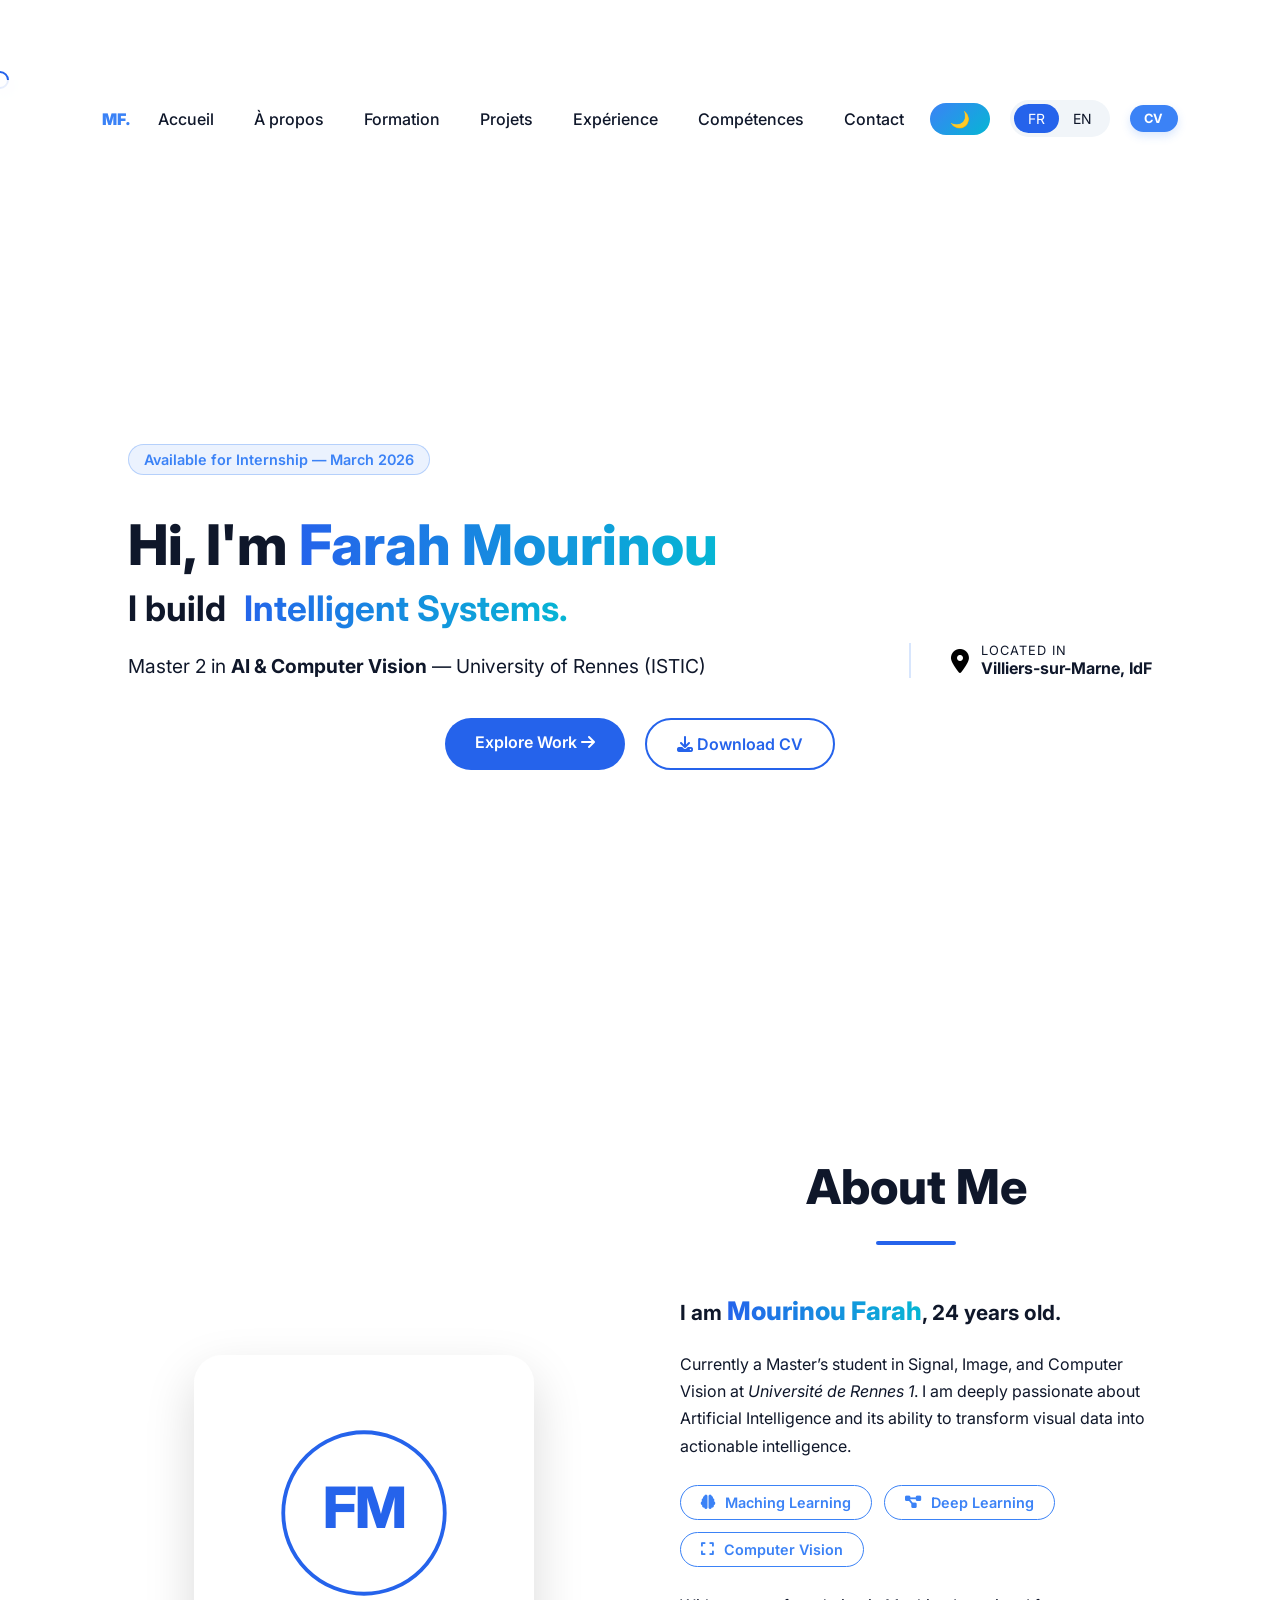
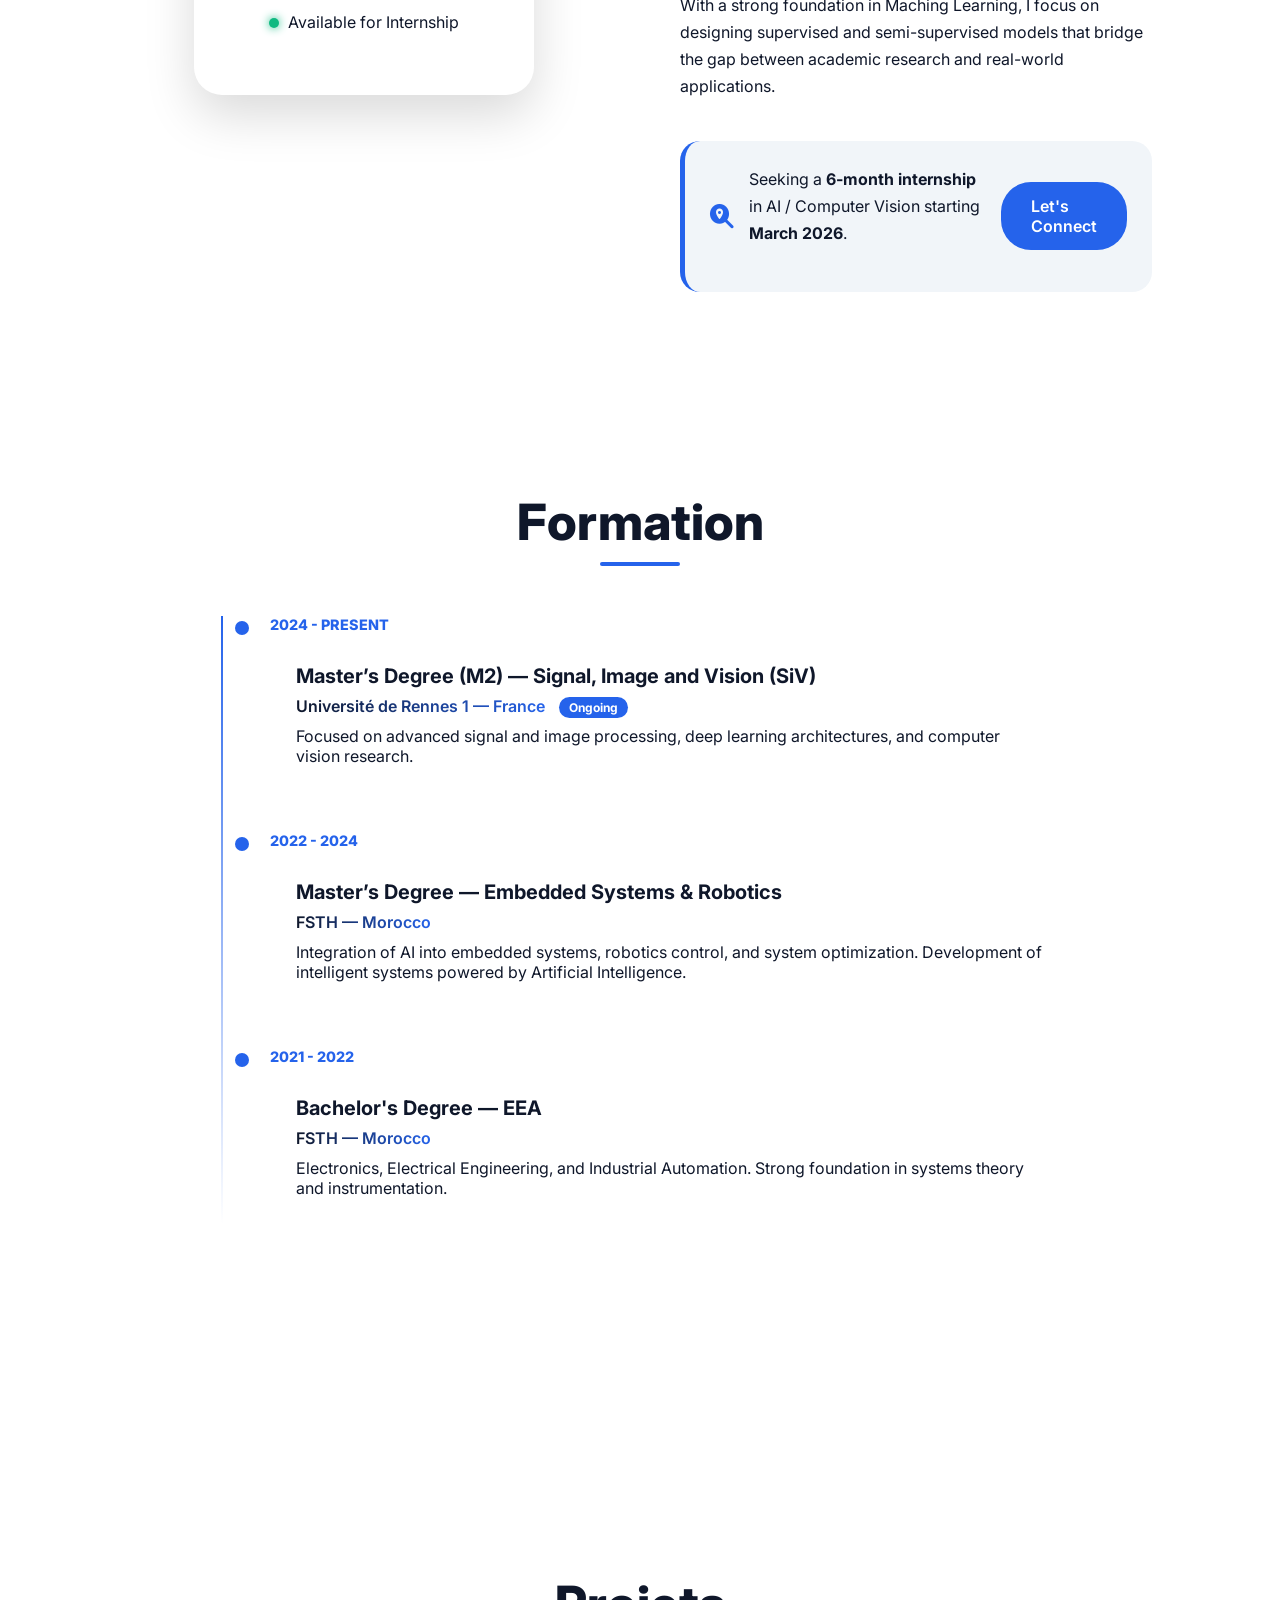
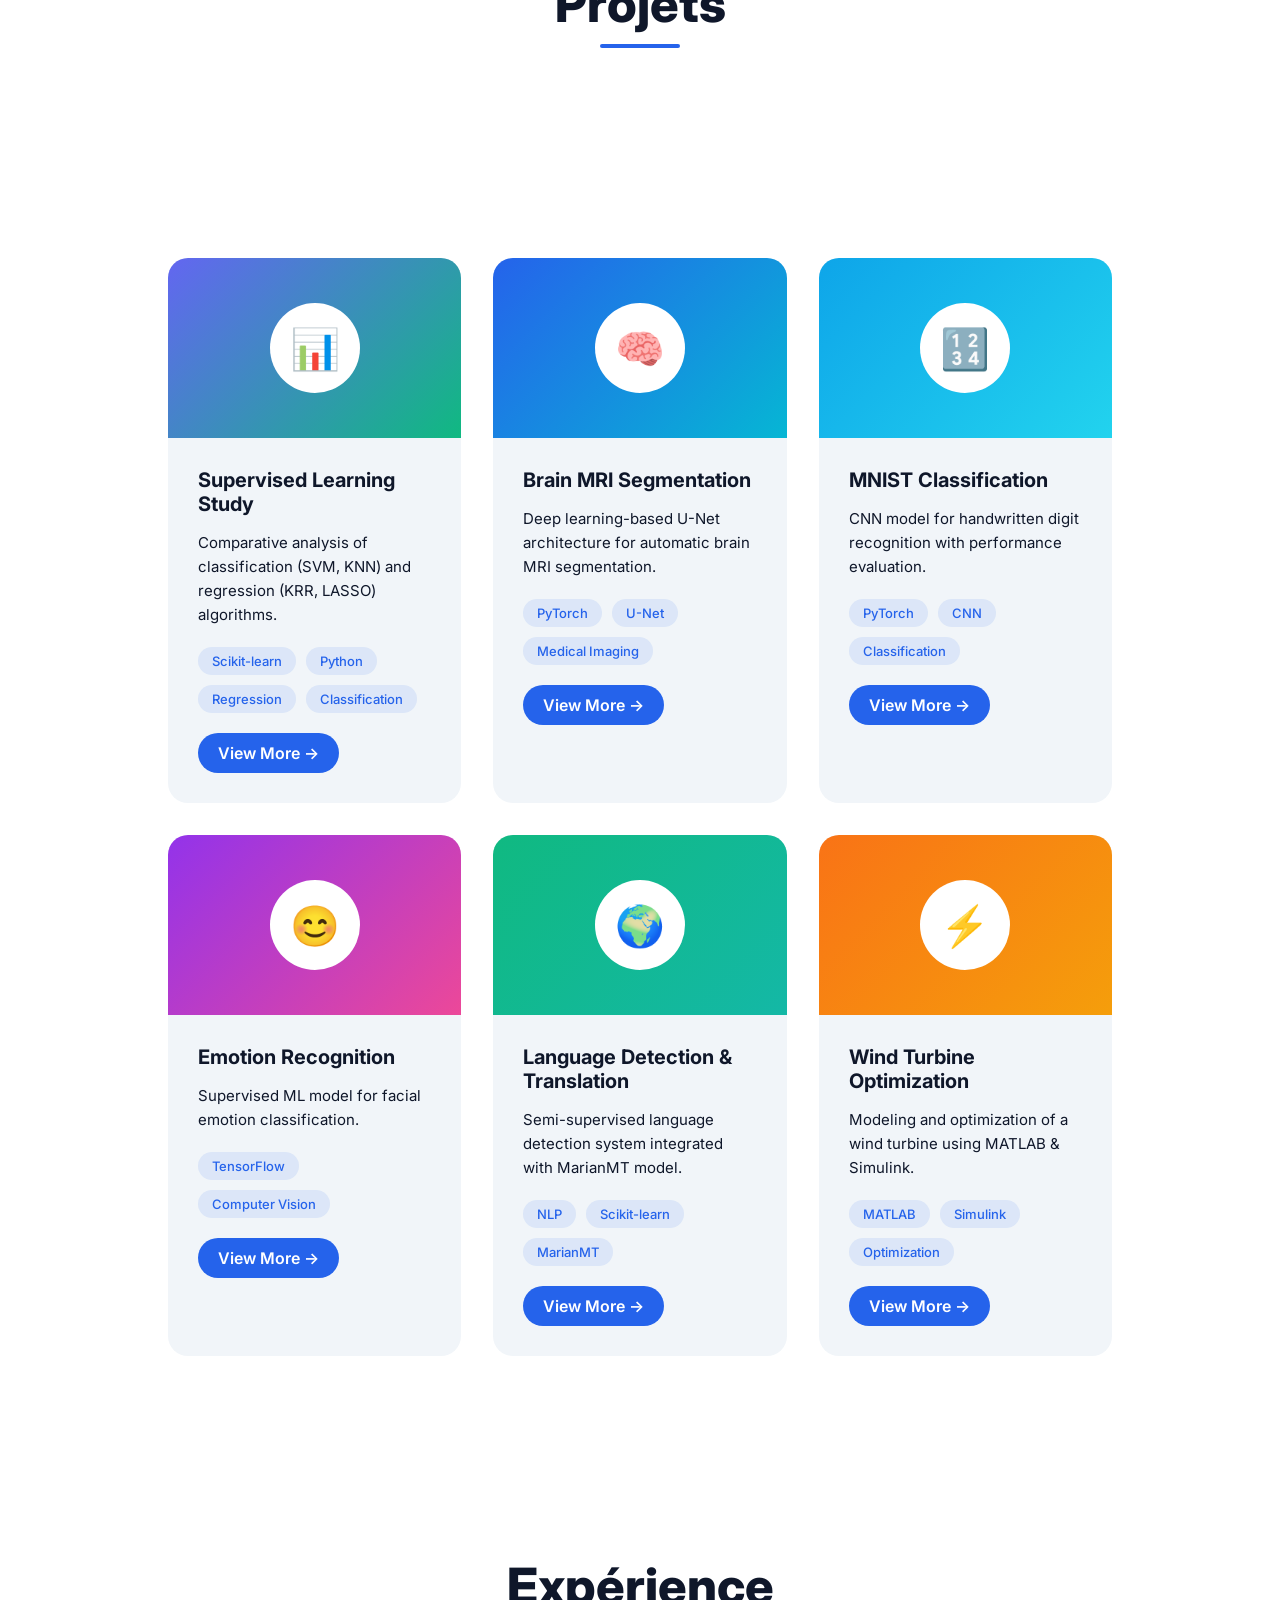
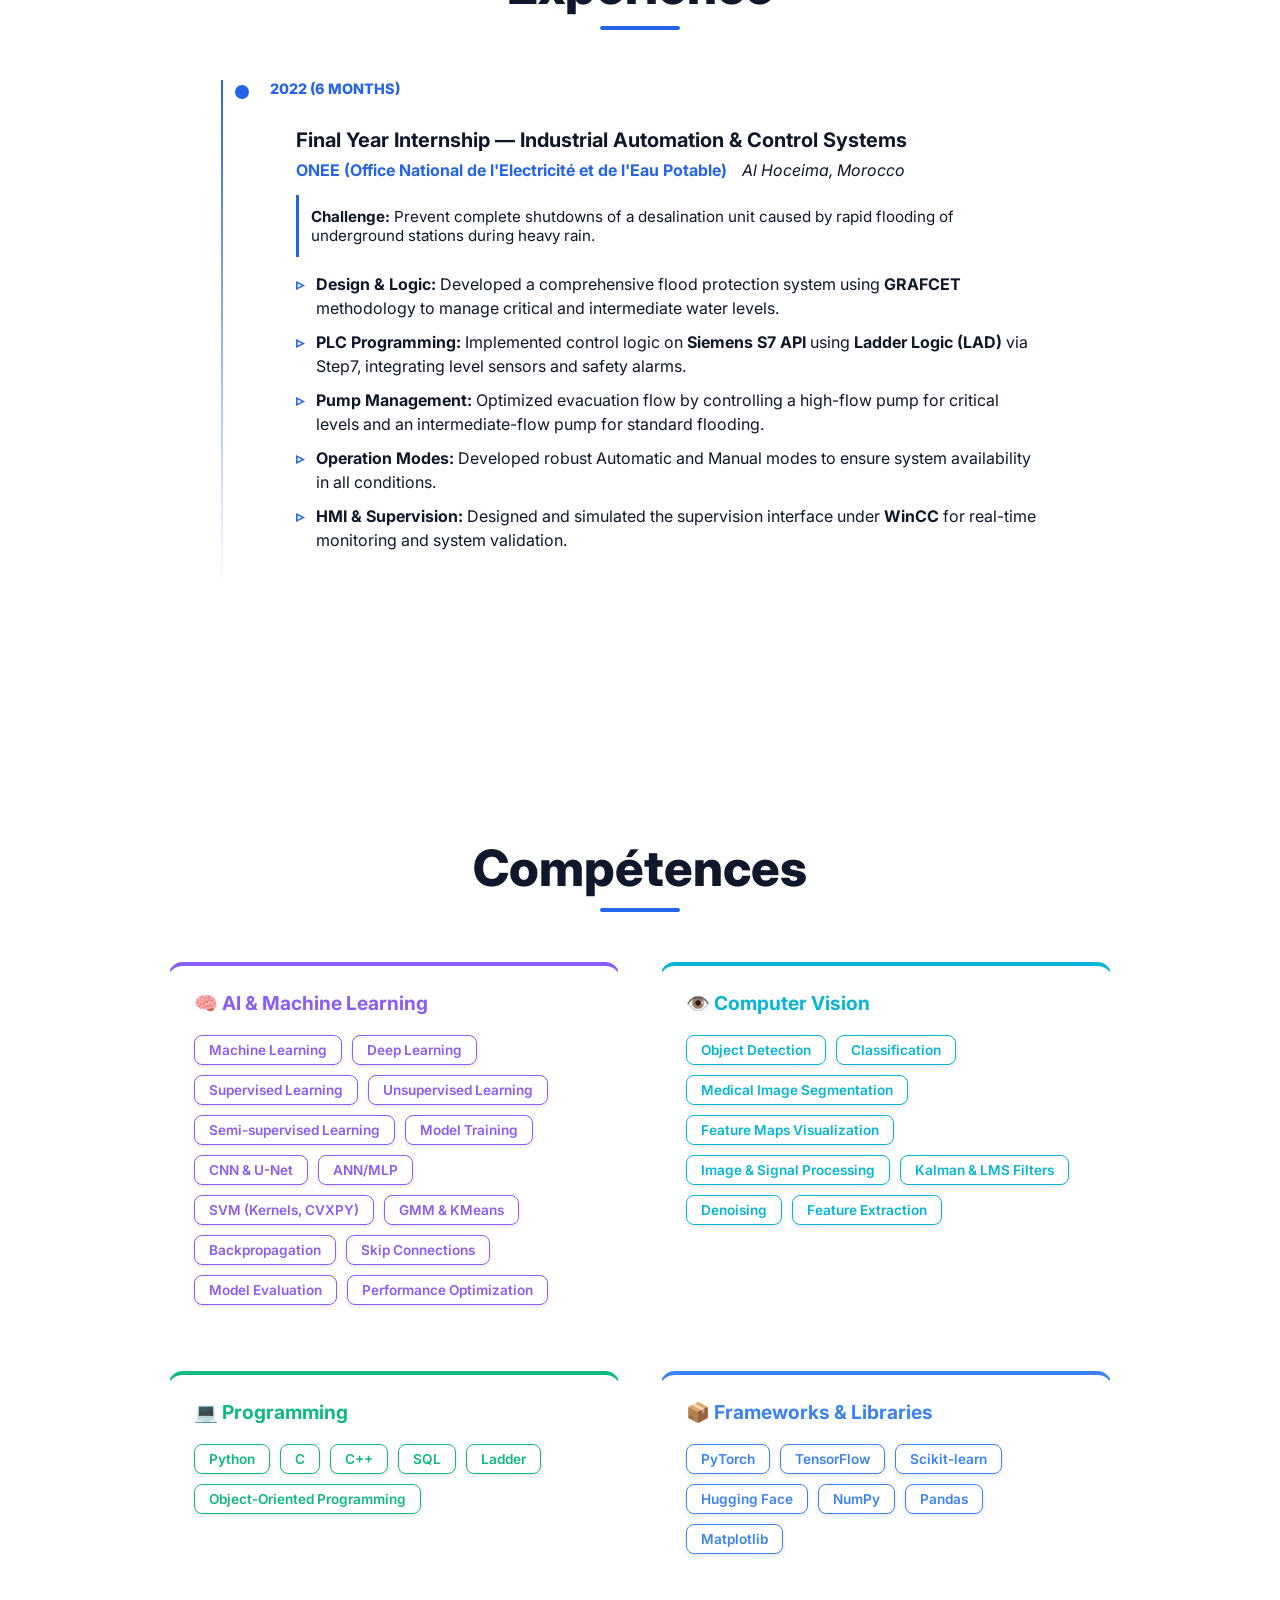
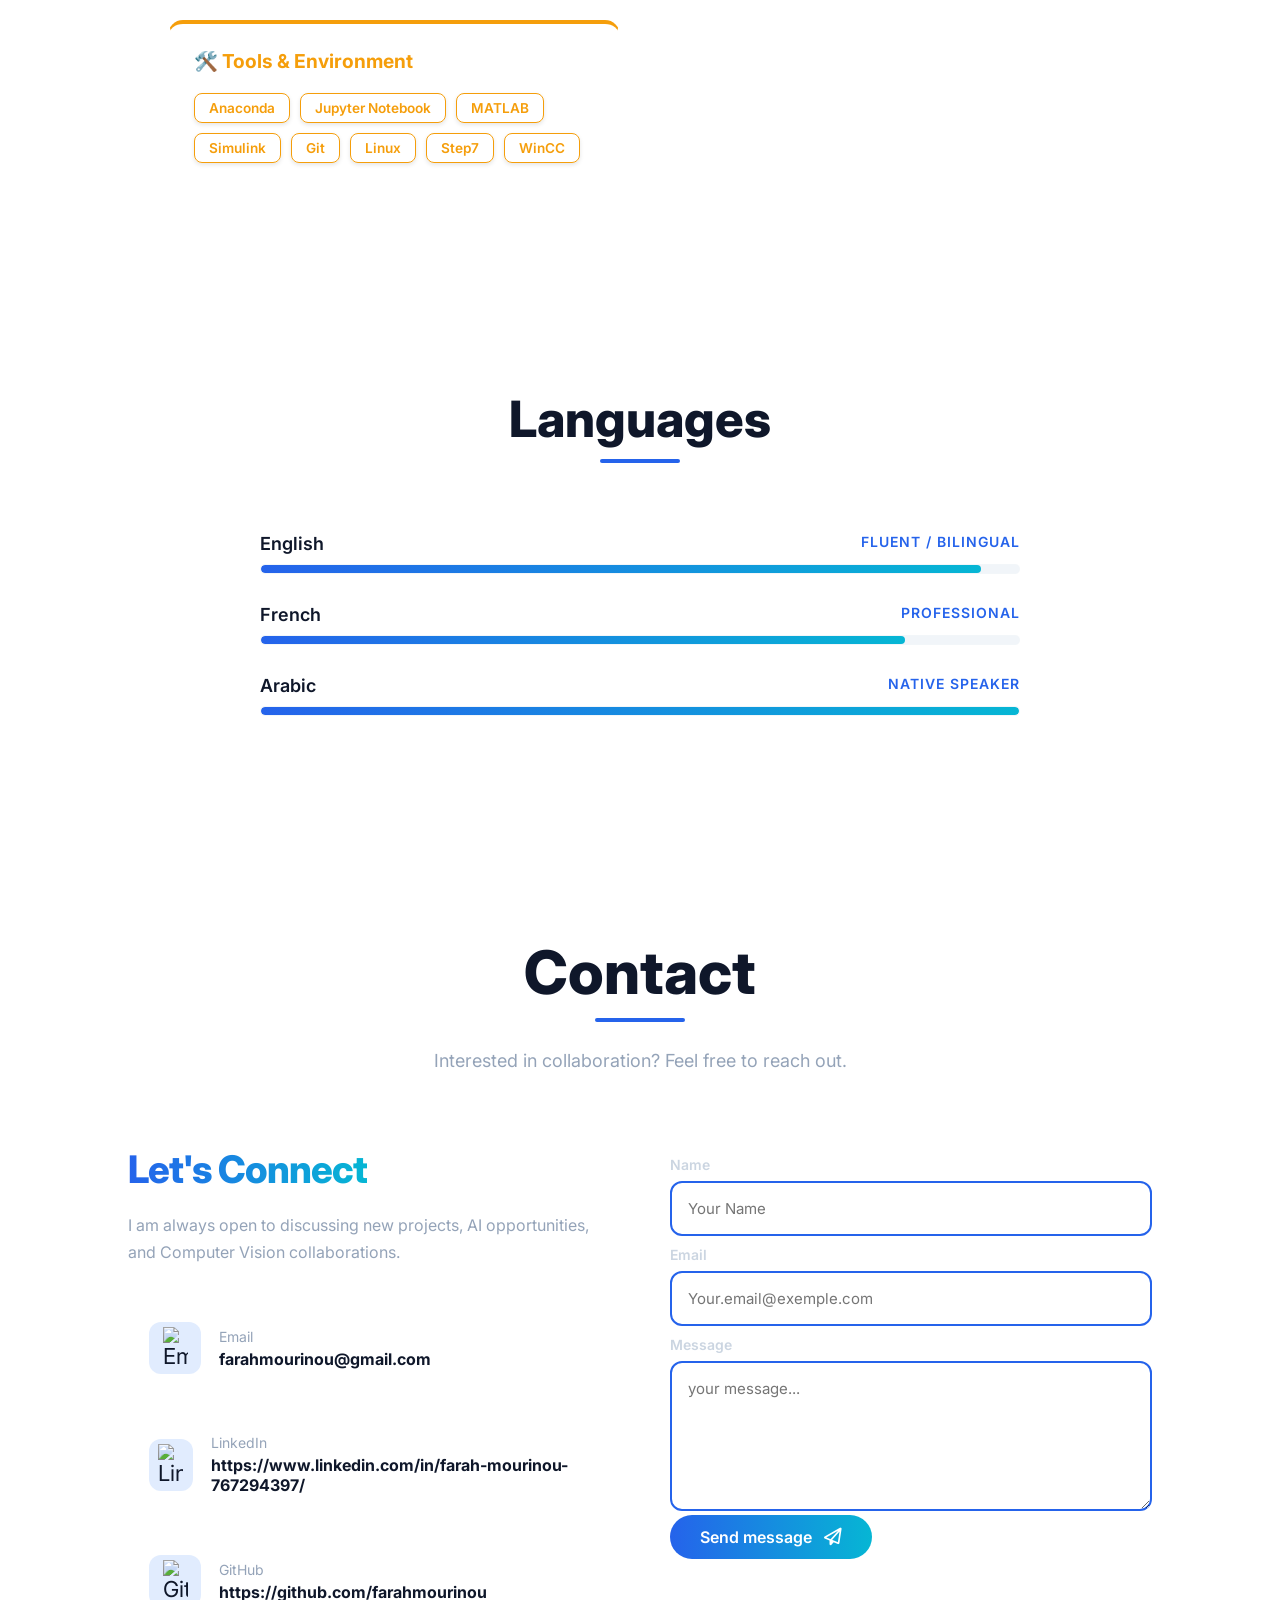
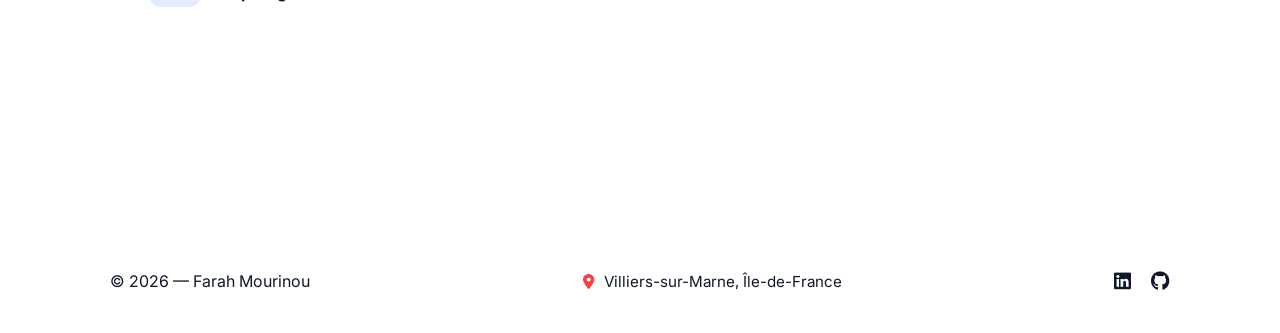
==== index.html @ fd7999ec "Mise en ligne du portfolio" ====
<!DOCTYPE html>
<html lang="fr">

<head>
    <meta charset="UTF-8">
    <title>Farah Mourinou | AI Engineer</title>
    <meta name="viewport" content="width=device-width, initial-scale=1.0">
    <link rel="stylesheet" href="https://cdnjs.cloudflare.com/ajax/libs/font-awesome/6.5.1/css/all.min.css">
    <link href="https://fonts.googleapis.com/css2?family=Inter:wght@400;600;800&display=swap" rel="stylesheet">
    <link rel="stylesheet" href="style.css">
</head>
<body>

<div class="cursor"></div>

<header class="navbar">
    <div class="nav-container">
        <div class="nav-logo" style="font-weight: 900; color: #3b82f6;">MF.</div>

        <div class="nav-links">
            <a data-key="nav_home" href="#home">Home</a>
            <a data-key="nav_about" href="#profile">profile</a>
            <a data-key="nav_education" href="#education">education</a>
            <a data-key="nav_projects" href="#projects">projects</a>
            <a data-key="nav_experience" href="#experience">Experience</a>
            <a data-key="nav_skills" href="#skills">Skills</a>
            <a data-key="nav_contact" href="#contact">contact</a>
        </div>

        <div class="nav-actions">
            <button id="themeToggle" class="theme-toggle">
                <span class="icon">🌙</span>
            </button>

            <div class="lang-toggle">
                <button id="frBtn" class="active">FR</button>
                <button id="enBtn">EN</button>
            </div>

            <a href="CV Mourinou Farah.pdf" class="btn" download>CV</a>
        </div>
    </div>
</header>

<section id="home" class="hero reveal">
    <div class="hero-content">
        <span class="hero-badge">Available for Internship — March 2026</span>

        <div class="hero-main-layout">
            <div class="hero-text-side">
                <h1>Hi, I'm <span class="name-gradient">Farah Mourinou</span></h1>
                <h2 class="hero-typing-container">
                    I build <span class="typing"></span>
                </h2>
                <p class="hero-subtitle">
                    Master 2 in <strong>AI & Computer Vision</strong> — University of Rennes (ISTIC)
                </p>
            </div>

            <div class="hero-side-address">
                <i class="fas fa-map-marker-alt"></i>
                <div class="address-text">
                    <span>Located in</span>
                    <strong>Villiers-sur-Marne, IdF</strong>
                </div>
            </div>
        </div>

        <div class="hero-buttons">
            <a href="#projects" class="btn btn-primary">
                Explore Work <i class="fas fa-arrow-right"></i>
            </a>
            <a href="CV Mourinou Farah.pdf" class="btn btn-outline" download>
                <i class="fas fa-download"></i> Download CV
            </a>
        </div>
    </div>
</section>

<section id="profile" class="about-section reveal">
    <div class="about-container">
        
        <div class="about-visual">
            <div class="glass-card">
                <div class="visual-content">
                    <svg viewBox="0 0 200 200" class="fm-svg">
                        <circle cx="100" cy="100" r="85" stroke="#3b82f6" stroke-width="2" fill="none" />
                        <text x="50%" y="58%" text-anchor="middle" class="svg-initials">FM</text>
                    </svg>
                    <div class="visual-status">
                        <span class="status-dot"></span> Available for Internship
                    </div>
                </div>
            </div>
        </div>

        <div class="about-content">
            <div class="section-header">
                <h2 class="section-title">About Me</h2>
                <div class="section-underline"></div>
            </div>

            <h3 class="about-tagline">
                I am <span class="name-highlight">Mourinou Farah</span>, 24 years old.
            </h3>

            <p class="about-description">
                Currently a Master’s student in Signal, Image, and Computer Vision at <em>Université de Rennes 1</em>. I am deeply passionate about Artificial Intelligence and its ability to transform visual data into actionable intelligence.
            </p>

            <div class="about-specialties">
                <div class="spec-item"><i class="fas fa-brain"></i>Maching Learning </div>
                <div class="spec-item"><i class="fas fa-project-diagram"></i> Deep Learning</div>
                <div class="spec-item"><i class="fas fa-expand"></i> Computer Vision</div>
            </div>

            <p class="about-description">
                With a strong foundation in Maching Learning, I focus on designing supervised and semi-supervised models that bridge the gap between academic research and real-world applications.
            </p>

            <div class="internship-box">
                <div class="intern-info">
                    <i class="fas fa-search-location"></i>
                    <p>Seeking a <strong>6-month internship</strong> in AI / Computer Vision starting <strong>March 2026</strong>.</p>
                </div>
                <a href="#contact" class="btn btn-small">Let's Connect</a>
            </div>
        </div>
    </div>
        </div>

    </div>
</section>


<section id="education" class="section reveal">
    <div class="section-header">
        <h2 class="section-title" data-key="nav_education">Education</h2>
        <div class="section-underline"></div>
    </div>

    <div class="timeline">
        <div class="timeline-item reveal">
            <div class="timeline-dot"></div>
            <div class="timeline-date">2024 - Present</div>
            <div class="timeline-content">
                <h3>Master’s Degree (M2) — Signal, Image and Vision (SiV)</h3>
                <div class="education-meta">
                    <span class="university">Université de Rennes 1 — France</span>
                    <span class="badge-current">Ongoing</span>
                </div>
                <p>Focused on advanced signal and image processing, deep learning architectures, and computer vision research.</p>
            </div>
        </div>

        <div class="timeline-item reveal">
            <div class="timeline-dot"></div>
            <div class="timeline-date">2022 - 2024</div>
            <div class="timeline-content">
                <h3>Master’s Degree — Embedded Systems & Robotics</h3>
                <div class="education-meta">
                    <span class="university">FSTH — Morocco</span>
                </div>
                <p>Integration of AI into embedded systems, robotics control, and system optimization. Development of intelligent systems powered by Artificial Intelligence.</p>
            </div>
        </div>

        <div class="timeline-item reveal">
            <div class="timeline-dot"></div>
            <div class="timeline-date">2021 - 2022</div>
            <div class="timeline-content">
                <h3>Bachelor's Degree — EEA</h3>
                <div class="education-meta">
                    <span class="university">FSTH — Morocco</span>
                </div>
                <p>Electronics, Electrical Engineering, and Industrial Automation. Strong foundation in systems theory and instrumentation.</p>
            </div>
        </div>
    </div>
</section>

</section>
<section id="projects" class="section reveal">
    <section id="projects" class="section reveal">
    <div class="section-header">
        <h2 class="section-title" data-key="nav_projects">Projects</h2>
        <div class="section-underline"></div>
    </div>
    </section>

    <div class="projects-container">

        <div class="project-card">
            <div class="project-top" style="background: linear-gradient(135deg, #6366f1, #10b981);">
                <div class="project-icon">📊</div>
            </div>
            <div class="project-content">
                <h3>Supervised Learning Study</h3>
                <p>Comparative analysis of classification (SVM, KNN) and regression (KRR, LASSO) algorithms.</p>
                <div class="project-tags">
                    <span>Scikit-learn</span>
                    <span>Python</span>
                    <span>Regression</span>
                    <span>Classification</span>
                </div>
                <a href="projects/ml-comparison.html" class="project-btn">View More →</a>
            </div>
        </div>

        <div class="project-card">
            <div class="project-top project-blue">
                <div class="project-icon">🧠</div>
            </div>
            <div class="project-content">
                <h3>Brain MRI Segmentation</h3>
                <p>Deep learning-based U-Net architecture for automatic brain MRI segmentation.</p>
                <div class="project-tags">
                    <span>PyTorch</span>
                    <span>U-Net</span>
                    <span>Medical Imaging</span>
                </div>
                <a href="projects/brain-mri.html" class="project-btn">View More →</a>
            </div>
        </div>

        <div class="project-card">
            <div class="project-top project-cyan">
                <div class="project-icon">🔢</div>
            </div>
            <div class="project-content">
                <h3>MNIST Classification</h3>
                <p>CNN model for handwritten digit recognition with performance evaluation.</p>
                <div class="project-tags">
                    <span>PyTorch</span>
                    <span>CNN</span>
                    <span>Classification</span>
                </div>
                <a href="projects/mnist.html" class="project-btn">View More →</a>
            </div>
        </div>

        <div class="project-card">
            <div class="project-top project-purple">
                <div class="project-icon">😊</div>
            </div>
            <div class="project-content">
                <h3>Emotion Recognition</h3>
                <p>Supervised ML model for facial emotion classification.</p>
                <div class="project-tags">
                    <span>TensorFlow</span>
                    <span>Computer Vision</span>
                </div>
                <a href="projects/emotion.html" class="project-btn">View More →</a>
            </div>
        </div>

        <div class="project-card">
            <div class="project-top project-green">
                <div class="project-icon">🌍</div>
            </div>
            <div class="project-content">
                <h3>Language Detection & Translation</h3>
                <p>Semi-supervised language detection system integrated with MarianMT model.</p>
                <div class="project-tags">
                    <span>NLP</span>
                    <span>Scikit-learn</span>
                    <span>MarianMT</span>
                </div>
                <a href="projects/language.html" class="project-btn">View More →</a>
            </div>
        </div>

        <div class="project-card">
            <div class="project-top project-orange">
                <div class="project-icon">⚡</div>
            </div>
            <div class="project-content">
                <h3>Wind Turbine Optimization</h3>
                <p>Modeling and optimization of a wind turbine using MATLAB & Simulink.</p>
                <div class="project-tags">
                    <span>MATLAB</span>
                    <span>Simulink</span>
                    <span>Optimization</span>
                </div>
                <a href="projects/wind.html" class="project-btn">View More →</a>
            </div>
        </div>

    </div> 
</section>

<section id="experience" class="section reveal">
    <div class="section-header">
        <h2 class="section-title" data-key="nav_experience">Professional Experience</h2>
        <div class="section-underline"></div>
    </div>

    <div class="timeline">
        <div class="timeline-item reveal">
            <div class="timeline-dot"></div>
            <div class="timeline-date">2022 (6 Months)</div>
            <div class="timeline-content">
                <h3>Final Year Internship — Industrial Automation & Control Systems</h3>
                <div class="experience-meta">
                    <span class="company">ONEE (Office National de l'Electricité et de l'Eau Potable)</span>
                    <span class="location">Al Hoceima, Morocco</span>
                </div>
                
                <p class="experience-context">
                    <strong>Challenge:</strong> Prevent complete shutdowns of a desalination unit caused by rapid flooding of underground stations during heavy rain.
                </p>

                <ul class="experience-list">
                    <li><strong>Design & Logic:</strong> Developed a comprehensive flood protection system using <strong>GRAFCET</strong> methodology to manage critical and intermediate water levels.</li>
                    <li><strong>PLC Programming:</strong> Implemented control logic on <strong>Siemens S7 API</strong> using <strong>Ladder Logic (LAD)</strong> via Step7, integrating level sensors and safety alarms.</li>
                    <li><strong>Pump Management:</strong> Optimized evacuation flow by controlling a high-flow pump for critical levels and an intermediate-flow pump for standard flooding.</li>
                    <li><strong>Operation Modes:</strong> Developed robust Automatic and Manual modes to ensure system availability in all conditions.</li>
                    <li><strong>HMI & Supervision:</strong> Designed and simulated the supervision interface under <strong>WinCC</strong> for real-time monitoring and system validation.</li>
                </ul>
            </div>
        </div>
    </div>
</section>
<section id="skills" class="section reveal">
    <div class="section-header">
        <h2 class="section-title" data-key="nav_skills">Technical Skills</h2>
        <div class="section-underline"></div>
    </div>

    <div class="skills-container">

        <div class="skill-card card-ai">
            <h3>🧠 AI & Machine Learning</h3>
            <div class="skill-tags">
                <span>Machine Learning</span> <span>Deep Learning</span> <span>Supervised Learning</span>
                <span>Unsupervised Learning</span> <span>Semi-supervised Learning</span> <span>Model Training</span>
                <span>CNN & U-Net</span> <span>ANN/MLP</span> <span>SVM (Kernels, CVXPY)</span>
                <span>GMM & KMeans</span> <span>Backpropagation</span> <span>Skip Connections</span>
                <span>Model Evaluation</span> <span>Performance Optimization</span>
            </div>
        </div>

        <div class="skill-card card-cv">
            <h3>👁️ Computer Vision</h3>
            <div class="skill-tags">
                <span>Object Detection</span> <span>Classification</span> <span>Medical Image Segmentation</span>
                <span>Feature Maps Visualization</span> <span>Image & Signal Processing</span>
                <span>Kalman & LMS Filters</span> <span>Denoising</span> <span>Feature Extraction</span>
            </div>
        </div>

        <div class="skill-card card-prog">
            <h3>💻 Programming</h3>
            <div class="skill-tags">
                <span>Python</span> <span>C</span> <span>C++</span> <span>SQL</span> <span>Ladder</span>
                <span>Object-Oriented Programming</span>
            </div>
        </div>

        <div class="skill-card card-libs">
            <h3>📦 Frameworks & Libraries</h3>
            <div class="skill-tags">
                <span>PyTorch</span> <span>TensorFlow</span> <span>Scikit-learn</span> <span>Hugging Face</span>
                <span>NumPy</span> <span>Pandas</span> <span>Matplotlib</span>
            </div>
        </div>

        <div class="skill-card card-tools">
            <h3>🛠️ Tools & Environment</h3>
            <div class="skill-tags">
                <span>Anaconda</span> <span>Jupyter Notebook</span> <span>MATLAB</span> <span>Simulink</span>
                <span>Git</span> <span>Linux</span> <span>Step7</span> <span>WinCC</span>
            </div>
        </div>

    </div>
</section>
<section id="languages" class="section reveal">
    <div class="section-header">
        <h2 class="section-title">Languages</h2>
        <div class="section-underline"></div>
    </div>

    <div class="languages-container">
        <div class="lang-item">
            <div class="lang-info">
                <span class="lang-name">English</span>
                <span class="lang-level">Fluent / Bilingual</span>
            </div>
            <div class="progress-bar">
                <div class="progress-fill" style="width: 95%;"></div>
            </div>
        </div>
        <div class="lang-item">
            <div class="lang-info">
                <span class="lang-name">French</span>
                <span class="lang-level">Professional</span>
            </div>
            <div class="progress-bar">
                <div class="progress-fill" style="width: 85%;"></div>
            </div>
        </div>

        <div class="lang-item">
            <div class="lang-info">
                <span class="lang-name">Arabic</span>
                <span class="lang-level">Native Speaker</span>
            </div>
            <div class="progress-bar">
                <div class="progress-fill" style="width: 100%;"></div>
            </div>
        </div>
    </div>
</section>

<section id="contact" class="contact-section reveal">
    <h2 class="contact-title" data-key="nav_contact">Contact</h2>
    <div class="contact-underline"></div>
    <p class="contact-subtitle" data-key="contact_subtitle">
        Interested in collaboration? Feel free to reach out.
    </p>

    <div class="contact-container">
        <div class="contact-left">
            <h3 class="contact-left-title" data-key="connect_title">Let's Connect</h3>
            <p class="contact-left-text" data-key="connect_text">
                I am always open to discussing new projects, AI opportunities, and Computer Vision collaborations.
            </p>
<div class="contact-cards">
    <div class="contact-card">
        <div class="contact-icon">
            <img src="https://cdn-icons-png.flaticon.com/512/732/732200.png" width="25" alt="Email">
        </div>
        <div class="contact-card-text">
            <span>Email</span>
            <a href="mailto:farahmourinou@gmail.com" style="text-decoration:none; color:inherit;">
                <strong>farahmourinou@gmail.com</strong>
            </a>
        </div>
    </div>

    <div class="contact-card">
        <div class="contact-icon">
            <img src="https://cdn-icons-png.flaticon.com/512/174/174857.png" width="25" alt="LinkedIn">
        </div>
        <div class="contact-card-text">
            <span>LinkedIn</span>
            <a href="https://linkedin.com/in/farahmourinou" target="_blank" style="text-decoration:none; color:inherit;">
                <strong>https://www.linkedin.com/in/farah-mourinou-767294397/</strong>
            </a>
        </div>
    </div>

    <div class="contact-card">
        <div class="contact-icon">
            <img src="https://cdn-icons-png.flaticon.com/512/25/25231.png" width="25" alt="GitHub">
        </div>
        <div class="contact-card-text">
            <span>GitHub</span>
            <a href="https://github.com/farahmourinou" target="_blank" style="text-decoration:none; color:inherit;">
                <strong>https://github.com/farahmourinou</strong>
            </a>
        </div>
    </div>
</div>
        </div> <div class="contact-right">
            <form action="https://formspree.io/f/TON_ID_ICI" method="POST" class="contact-form-pro">
                <label data-key="form_name">Name</label>
                <input type="text" name="name" placeholder="Your Name" required>

                <label data-key="form_email">Email</label>
                <input type="email" name="email" placeholder="Your.email@exemple.com" required>

                <label data-key="form_message">Message</label>
                <textarea name="message" placeholder="your message..." rows="6" required></textarea>

                <button type="submit" class="contact-btn-gradient">
    Send message <i class="fa-regular fa-paper-plane"></i>
</button>
            </form>
        </div>
    </div>
</section>
<footer class="footer">
    <div class="footer-container">
        <div class="footer-left">
            <p>© 2026 — Farah Mourinou</p>
        </div>
        
        <div class="footer-location">
            <i class="fas fa-map-marker-alt"></i>
            <span>Villiers-sur-Marne, Île-de-France</span>
        </div>

        <div class="footer-socials">
            <a href="https://www.linkedin.com/in/farah-mourinou-767294397/" target="_blank"><i class="fab fa-linkedin"></i></a>
            <a href="https://github.com/farahmourinou" target="_blank"><i class="fab fa-github"></i></a>
        </div>
    </div>
</footer>
<script src="script.js"></script>
</body>
</html>
---- style.css ----
:root {
    --bg: #ffffff;
    --text: #0f172a;
    --accent: #2563eb;
    --card: #f1f5f9;
}

/* DARK MODE */
body.dark {
    --bg: #0f172a;
    --text: #f1f5f9;
    --accent: #3b82f6;
    --card: #1e293b;
}

/* RESET */
* {
    margin: 0;
    padding: 0;
    box-sizing: border-box;
    font-family: 'Inter', sans-serif;
}

html {
    scroll-behavior: smooth;
}

body {
    background: var(--bg);
    color: var(--text);
    transition: 0.3s ease;
    padding-top: 80px;
}

/* NAVBAR */
.navbar {
    position: fixed;
    top: 0;
    width: 100%;
    padding: 20px 8%;
    background: var(--bg);
    backdrop-filter: blur(10px);
    z-index: 1000;
}

.nav-container {
    display: flex;
    justify-content: space-between;
    align-items: center;
}

.nav-links {
    display: flex;
    gap: 40px;
}

.nav-links a {
    text-decoration: none;
    color: var(--text);
    font-weight: 500;
    transition: 0.3s;
}

.nav-links a:hover {
    color: var(--accent);
}

.nav-actions {
    display: flex;
    align-items: center;
    gap: 20px;
}

/* LANGUAGE TOGGLE */
.lang-toggle {
    background: var(--card);
    border-radius: 30px;
    padding: 4px;
    display: flex;
}

.lang-toggle button {
    border: none;
    background: transparent;
    padding: 6px 14px;
    border-radius: 20px;
    cursor: pointer;
    font-size: 14px;
    color: var(--text);
    transition: 0.3s;
}

.lang-toggle .active {
    background: var(--accent);
    color: white;
}

/* HERO */
.hero {
    min-height: 100vh;
    display: flex;
    flex-direction: column;
    justify-content: center;
    padding: 0 10%;
}

.hero h1 {
    font-size: 64px;
    font-weight: 800;
    line-height: 1.1;
}

.typing {
    color: var(--accent);
}

.hero-buttons {
    margin-top: 30px;
    display: flex;
    gap: 20px;
    flex-wrap: wrap;
}

/* BUTTONS */
.btn {
    padding: 14px 30px;
    border-radius: 30px;
    background: var(--accent);
    color: white;
    text-decoration: none;
    font-weight: 600;
    transition: 0.3s;
}

.btn:hover {
    transform: translateY(-3px);
    box-shadow: 0 10px 25px rgba(0,0,0,0.1);
}

.btn-outline {
    background: transparent;
    border: 2px solid var(--accent);
    color: var(--accent);
}

.btn-outline:hover {
    background: var(--accent);
    color: white;
}

/* SECTIONS */
.section {
    padding: 120px 10%;
    max-width: 1200px;
    margin: auto;
}

h2 {
    font-size: 36px;
    margin-bottom: 40px;
    font-weight: 700;
}

/* CARDS */
.projects-grid {
    display: grid;
    grid-template-columns: repeat(auto-fit, minmax(280px, 1fr));
    gap: 30px;
}

.card {
    padding: 35px;
    border-radius: 16px;
    background: var(--card);
    transition: 0.3s ease;
}

.card:hover {
    transform: translateY(-6px);
    box-shadow: 0 20px 40px rgba(0,0,0,0.08);
}

.card strong {
    color: var(--accent);
}

.card p {
    margin-bottom: 10px;
    line-height: 1.6;
}

.card ul {
    margin-top: 10px;
    padding-left: 20px;
}

.card ul li {
    margin-bottom: 6px;
}

/* SKILLS */
.skills-grid {
    display: flex;
    flex-wrap: wrap;
    gap: 15px;
}

.skills-grid span {
    background: var(--card);
    padding: 8px 15px;
    border-radius: 20px;
    font-size: 14px;
}

/* SCROLL REVEAL */
.reveal {
    opacity: 0;
    transform: translateY(60px);
    transition: 0.8s ease;
}

.reveal.active {
    opacity: 1;
    transform: translateY(0);
}

/* CUSTOM CURSOR */
.cursor {
    width: 18px;
    height: 18px;
    border: 2px solid var(--accent);
    border-radius: 50%;
    position: fixed;
    pointer-events: none;
    transform: translate(-50%, -50%);
    transition: 0.1s ease;
    z-index: 999;
}

.cursor.active {
    transform: translate(-50%, -50%) scale(2);
    background: var(--accent);
    opacity: 0.2;
}

/* CONTACT */
.contact-subtitle {
    text-align: center;
    margin-bottom: 40px;
    color: #0407dc;
}

.contact-form {
    max-width: 600px;
    margin: auto;
    display: flex;
    flex-direction: column;
    gap: 25px;
}

.form-group {
    position: relative;
}

.form-group input,
.form-group textarea {
    width: 100%;
    padding: 15px;
    border-radius: 12px;
    border: 2px solid #2563eb; /* bleu */
    background: rgba(255, 255, 255, 0.05);
    color: var(--text);
    font-size: 16px;
    outline: none;
    transition: all 0.3s ease;
}
.form-group input:focus,
.form-group textarea:focus {
    border-color: #3b82f6;
    box-shadow: 0 0 0 4px rgba(59, 130, 246, 0.2);
}
body.dark .form-group input,
body.dark .form-group textarea {
    background: rgba(15, 23, 42, 0.6);
    border: 2px solid #3b82f6;
}
.form-group label {
    position: absolute;
    top: 15px;
    left: 15px;
    color: #888;
    transition: 0.3s;
    pointer-events: none;
}

.form-group input:focus + label,
.form-group input:valid + label,
.form-group textarea:focus + label,
.form-group textarea:valid + label {
    top: -10px;
    left: 10px;
    font-size: 12px;
    color: var(--accent);
    background: var(--bg);
    padding: 0 5px;
}

/* RESPONSIVE */
@media(max-width: 768px) {
    .hero h1 {
        font-size: 38px;
    }

    .nav-links {
        gap: 20px;
    }
}
.cv-btn {
    padding: 10px 26px;
    border-radius: 14px;
    background: linear-gradient(135deg, #3b82f6, #06b6d4);
    color: white;
    text-decoration: none;
    font-weight: 600;
    font-size: 15px;
    display: inline-flex;
    align-items: center;
    justify-content: center;
    transition: all 0.3s ease;
    box-shadow: 0 6px 18px rgba(37, 99, 235, 0.3);
}

.cv-btn:hover {
    transform: translateY(-3px);
    box-shadow: 0 12px 30px rgba(37, 99, 235, 0.45);
}
/* ===== CONTACT PREMIUM CLEAN ===== */

.contact-section {
    padding: 120px 10%;
    background: var(--contact-bg);
    color: var(--text);
}

/* Title */

.contact-title {
    font-size: 60px;
    font-weight: 800;
    text-align: center;
    margin-bottom: 10px;
}

.contact-underline {
    width: 90px;
    height: 4px;
    background: var(--accent);
    margin: 0 auto 25px auto;
    border-radius: 10px;
}

.contact-subtitle {
    color: #94a3b8;
    max-width: 650px;
    margin: 0 auto 70px auto;
    font-size: 18px;
    line-height: 1.6;
    text-align: center;
}

/* Layout */

.contact-container {
    display: grid;
    grid-template-columns: 1fr 1fr;
    gap: 60px;
    align-items: start;
    max-width: 1100px;
    margin: auto;
}

/* Left Side */

.contact-left-title {
    /* Utilisation d'un dégradé pour un look moderne */
    background: linear-gradient(90deg, #2563eb, #06b6d4);
    -webkit-background-clip: text;
    -webkit-text-fill-color: transparent;
    
    font-size: 38px; /* Un peu plus grand pour l'impact */
    font-weight: 800;
    margin-bottom: 20px;
    letter-spacing: -1px;
    display: inline-block;
}

/* Ajout d'une petite animation d'entrée */
.contact-left-title {
    animation: fadeInSlide 0.8s ease-out;
}

@keyframes fadeInSlide {
    from { opacity: 0; transform: translateX(-20px); }
    to { opacity: 1; transform: translateX(0); }
}
.contact-left-text {
    color: #94a3b8;
    line-height: 1.7;
    margin-bottom: 35px;
}

.contact-cards {
    display: flex;
    flex-direction: column;
    gap: 18px;
}

.contact-card {
    display: flex;
    gap: 18px;
    align-items: center;
    background: rgba(255,255,255,0.04);
    border: 1px solid rgba(255,255,255,0.08);
    padding: 20px;
    border-radius: 16px;
    transition: 0.3s ease;
}

.contact-card:hover {
    transform: translateY(-5px);
    border-color: var(--accent);
}

.contact-icon {
    width: 52px;
    height: 52px;
    border-radius: 12px;
    display: flex;
    align-items: center;
    justify-content: center;
    background: rgba(59,130,246,0.15);
    font-size: 22px;
}

.contact-card-text span {
    color: #94a3b8;
    display: block;
    font-size: 14px;
    margin-bottom: 4px;
}

.contact-card-text strong {
    font-size: 16px;
    font-weight: 700;
}

/* ===== FORM ===== */

.contact-form-pro label {
    display: block;
    font-size: 14px;
    font-weight: 600;
    color: #cbd5e1;
    margin: 10px 0 8px;
}

.contact-form-pro input,
.contact-form-pro textarea {
    width: 100%;
    padding: 16px;
    border-radius: 12px;
    border: 2px solid var(--accent);
    background: rgba(255,255,255,0.05);
    color: var(--text);
    outline: none;
    font-size: 15px;
    transition: 0.3s ease;
}

.contact-form-pro input:focus,
.contact-form-pro textarea:focus {
    border-color: var(--accent);
    box-shadow: 0 0 0 4px rgba(59,130,246,0.2);
}

/* Button */

.contact-btn {
    margin-top: 20px;
    width: 100%;
    padding: 16px;
    border: none;
    border-radius: 14px;
    background: linear-gradient(135deg, #2563eb, #06b6d4);
    color: white;
    font-weight: 700;
    font-size: 16px;
    cursor: pointer;
    transition: 0.3s ease;
}

.contact-btn:hover {
    transform: translateY(-3px);
    box-shadow: 0 15px 35px rgba(37, 99, 235, 0.35);
}

/* Responsive */

@media (max-width: 900px) {
    .contact-container {
        grid-template-columns: 1fr;
    }

    .contact-title {
        font-size: 42px;
    }
}
.theme-toggle {
    width: 60px;
    height: 32px;
    border-radius: 50px;
    border: none;
    background: linear-gradient(135deg, #3b82f6, #06b6d4);
    display: flex;
    align-items: center;
    justify-content: center;
    cursor: pointer;
    transition: 0.3s;
    color: white;
    font-size: 16px;
}

.theme-toggle:hover {
    transform: scale(1.05);
}
.badge-current {
    background: rgba(59,130,246,0.15);
    color: #3b82f6;
    padding: 4px 12px;
    border-radius: 20px;
    font-size: 12px;
    margin-left: 10px;
    font-weight: 600;
}

.badge-year {
    background: rgba(148,163,184,0.15);
    color: #94a3b8;
    padding: 4px 12px;
    border-radius: 20px;
    font-size: 12px;
    margin-left: 10px;
    font-weight: 600;
}
/* ===== ABOUT SECTION STRUCTURE ===== */

.about-section {
    padding: 120px 10%;
    background: var(--bg);
}

.about-container {
    display: grid;
    grid-template-columns: 1fr 1fr;
    gap: 80px;
    align-items: center;
}

/* Left visual */

.about-visual {
    display: flex;
    justify-content: center;
}

.visual-card {
    width: 320px;
    height: 320px;
    border-radius: 24px;
    background: var(--card);
    display: flex;
    align-items: center;
    justify-content: center;
    position: relative;
    transition: 0.3s ease;
}

.visual-card:hover {
    transform: translateY(-8px);
}

.visual-circle {
    width: 140px;
    height: 140px;
    border-radius: 50%;
    background: var(--accent);
    display: flex;
    align-items: center;
    justify-content: center;
    color: white;
    font-size: 42px;
    font-weight: 700;
}

/* Right content */

.about-content h2 {
    font-size: 48px;
    margin-bottom: 25px;
}

.about-content p {
    line-height: 1.7;
    margin-bottom: 20px;
}

/* Stats */

.about-stats {
    display: flex;
    gap: 25px;
    margin-top: 40px;
    flex-wrap: wrap;
}

.stat-card {
    background: var(--card);
    padding: 25px;
    border-radius: 16px;
    min-width: 160px;
    text-align: center;
    transition: 0.3s ease;
}

.stat-card:hover {
    transform: translateY(-5px);
}

.stat-card h3 {
    font-size: 32px;
    color: var(--accent);
    margin-bottom: 8px;
}

.stat-card span {
    font-size: 14px;
    color: #94a3b8;
}

/* Responsive */

@media (max-width: 900px) {
    .about-container {
        grid-template-columns: 1fr;
        gap: 50px;
    }

    .about-content h2 {
        font-size: 36px;
    }

    .about-stats {
        justify-content: center;
    }
}
/* ===== ABOUT PREMIUM ===== */

.about-section {
    position: relative;
    padding: 140px 10%;
    overflow: hidden;
}

/* Gradient Glow Background */

.about-glow {
    position: absolute;
    width: 500px;
    height: 500px;
    background: radial-gradient(circle, rgba(59,130,246,0.25) 0%, transparent 70%);
    top: -100px;
    left: -100px;
    filter: blur(80px);
    z-index: 0;
}

/* Layout */

.about-container {
    display: grid;
    grid-template-columns: 1fr 1fr;
    gap: 80px;
    align-items: center;
    position: relative;
    z-index: 2;
}

/* Glass Card */

.glass-card {
    width: 340px;
    height: 340px;
    border-radius: 28px;
    backdrop-filter: blur(20px);
    background: rgba(255,255,255,0.05);
    border: 1px solid rgba(255,255,255,0.1);
    display: flex;
    align-items: center;
    justify-content: center;
    box-shadow: 0 20px 50px rgba(0,0,0,0.15);
    transition: 0.4s ease;
}

.glass-card:hover {
    transform: translateY(-10px);
}

/* SVG */

.fm-svg circle {
    fill: none;
    stroke: var(--accent);
    stroke-width: 4;
}

.fm-svg text {
    fill: var(--accent);
    font-size: 60px;
    font-weight: 800;
    font-family: 'Inter', sans-serif;
}

/* Content */

.about-content h2 {
    font-size: 48px;
    margin-bottom: 25px;
}

.about-content p {
    line-height: 1.7;
    margin-bottom: 20px;
}

/* Stats */

.about-stats {
    display: flex;
    gap: 25px;
    margin-top: 40px;
    flex-wrap: wrap;
}

.stat-card {
    background: var(--card);
    padding: 30px;
    border-radius: 18px;
    min-width: 160px;
    text-align: center;
    transition: 0.3s ease;
    opacity: 0;
    transform: translateY(40px);
}

.stat-card h3 {
    font-size: 32px;
    color: var(--accent);
}

.stat-card span {
    font-size: 14px;
    color: #94a3b8;
}

/* Scroll animation active */

.stat-card.active {
    opacity: 1;
    transform: translateY(0);
}

/* Responsive */

@media (max-width: 900px) {
    .about-container {
        grid-template-columns: 1fr;
        gap: 60px;
    }

    .glass-card {
        margin: auto;
    }

    .about-content h2 {
        font-size: 36px;
    }
}
.skills-container {
    display: grid;
    grid-template-columns: repeat(auto-fit, minmax(300px, 1fr));
    gap: 40px;
    margin-top: 60px;
}

.skill-card {
    padding: 40px;
    border-radius: 20px;
    background: var(--card);
    transition: 0.3s ease;
}

.skill-card:hover {
    transform: translateY(-8px);
}

.skill-icon {
    font-size: 28px;
    margin-bottom: 20px;
}

.skill-card h3 {
    margin-bottom: 20px;
    font-size: 22px;
}

.skill-tags {
    display: flex;
    flex-wrap: wrap;
    gap: 12px;
}

.skill-tags span {
    padding: 8px 14px;
    border-radius: 20px;
    font-size: 14px;
    background: rgba(133, 128, 128, 0.05);
}
.skills-container {
    display: grid;
    grid-template-columns: repeat(auto-fit, minmax(320px, 1fr));
    gap: 40px;
    margin-top: 50px;
}

.skill-card {
    background: var(--card);
    padding: 30px;
    border-radius: 18px;
    transition: 0.3s ease;
}

.skill-card:hover {
    transform: translateY(-6px);
    box-shadow: 0 15px 35px rgba(0,0,0,0.08);
}

.skill-card h3 {
    margin-bottom: 20px;
    font-size: 20px;
}

.skill-tags {
    display: flex;
    flex-wrap: wrap;
    gap: 12px;
}

.skill-tags span {
    padding: 8px 16px;
    border-radius: 25px;
    background: rgba(37, 99, 235, 0.12);
    border: 1px solid rgba(37, 99, 235, 0.25);
    font-size: 14px;
    transition: 0.3s;
}

.skill-tags span:hover {
    background: var(--accent);
    color: white;
    transform: translateY(-2px);
}
/* ===== PROJECTS GRID ===== */

.projects-container {
    display: grid;
    grid-template-columns: repeat(auto-fit, minmax(320px, 1fr));
    gap: 40px;
    margin-top: 60px;
}

/* ===== PROJECT CARD ===== */

.project-card {
    background: var(--card);
    border-radius: 20px;
    overflow: hidden;
    transition: all 0.3s ease;
}

.project-card:hover {
    transform: translateY(-10px);
    box-shadow: 0 20px 40px rgba(0,0,0,0.1);
}

/* ===== TOP GRADIENT AREA ===== */

.project-top {
    height: 180px;
    display: flex;
    align-items: center;
    justify-content: center;
}

.project-icon {
    font-size: 40px;
    background: white;
    width: 80px;
    height: 80px;
    border-radius: 50%;
    display: flex;
    align-items: center;
    justify-content: center;
}

/* ===== CONTENT ===== */

.project-content {
    padding: 30px;
}

.project-content h3 {
    margin-bottom: 15px;
    font-size: 20px;
}

.project-content p {
    margin-bottom: 20px;
    line-height: 1.6;
    font-size: 15px;
}

/* ===== TAGS ===== */

.project-tags {
    display: flex;
    flex-wrap: wrap;
    gap: 10px;
}

.project-tags span {
    background: rgba(59,130,246,0.1);
    color: var(--accent);
    padding: 6px 12px;
    border-radius: 20px;
    font-size: 13px;
    font-weight: 500;
}

/* ===== GRADIENTS ===== */

.gradient-blue {
    background: linear-gradient(135deg, #2563eb, #06b6d4);
}

.gradient-cyan {
    background: linear-gradient(135deg, #0ea5e9, #22d3ee);
}

.gradient-purple {
    background: linear-gradient(135deg, #9333ea, #ec4899);
}

.gradient-green {
    background: linear-gradient(135deg, #10b981, #14b8a6);
}

.gradient-orange {
    background: linear-gradient(135deg, #f97316, #f59e0b);
}
/* PROJECT STRUCTURE */

.projects-container {
    display: grid;
    grid-template-columns: repeat(auto-fit, minmax(320px, 1fr));
    gap: 40px;
    margin-top: 60px;
}

.project-card {
    background: var(--card);
    border-radius: 22px;
    overflow: hidden;
    transition: 0.4s ease;
}

.project-card:hover {
    transform: translateY(-10px);
    box-shadow: 0 20px 40px rgba(0,0,0,0.12);
}

.project-top {
    height: 180px;
    display: flex;
    align-items: center;
    justify-content: center;
}

.project-icon {
    font-size: 40px;
    background: white;
    width: 90px;
    height: 90px;
    border-radius: 50%;
    display: flex;
    align-items: center;
    justify-content: center;
}

/* Custom gradients but your theme */
.project-blue {
    background: linear-gradient(135deg, var(--accent), #06b6d4);
}

.project-cyan {
    background: linear-gradient(135deg, #0ea5e9, #22d3ee);
}

.project-purple {
    background: linear-gradient(135deg, #9333ea, #ec4899);
}

.project-content {
    padding: 30px;
}

.project-content h3 {
    margin-bottom: 15px;
}

.project-content p {
    margin-bottom: 20px;
    line-height: 1.6;
}

.project-tags {
    display: flex;
    flex-wrap: wrap;
    gap: 10px;
    margin-bottom: 20px;
}

.project-tags span {
    background: rgba(37, 99, 235, 0.1);
    color: var(--accent);
    padding: 6px 14px;
    border-radius: 20px;
    font-size: 13px;
}

.project-btn {
    display: inline-block;
    padding: 10px 20px;
    border-radius: 25px;
    background: var(--accent);
    color: white;
    text-decoration: none;
    font-weight: 600;
    transition: 0.3s;
}

.project-btn:hover {
    transform: translateY(-3px);
}
.project-green {
    background: linear-gradient(135deg, #10b981, #14b8a6);
}

.project-orange {
    background: linear-gradient(135deg, #f97316, #f59e0b);
}

.project-darkblue {
    background: linear-gradient(135deg, #1e3a8a, #2563eb);
}
/* ===== PROJECTS GRID ===== */

.projects-container {
    display: grid;
    grid-template-columns: repeat(3, 1fr); /* 3 colonnes fixes */
    gap: 40px;
    margin-top: 60px;
}

/* Responsive */
@media (max-width: 1100px) {
    .projects-container {
        grid-template-columns: repeat(2, 1fr);
    }
}

@media (max-width: 700px) {
    .projects-container {
        grid-template-columns: 1fr;
    }
}

/* ===== PROJECT CARD ===== */

.project-card {
    background: var(--card);
    border-radius: 20px;
    overflow: hidden;
    display: flex;
    flex-direction: column;
    height: 100%;
    transition: 0.3s ease;
}

.project-card:hover {
    transform: translateY(-10px);
    box-shadow: 0 20px 40px rgba(0,0,0,0.1);
}
.project-intro {
    margin-bottom: 40px;
    font-size: 18px;
    color: #94a3b8;
}

.detail-card {
    background: var(--card);
    padding: 30px;
    border-radius: 18px;
    margin-bottom: 30px;
    transition: 0.3s ease;
}

.detail-card:hover {
    transform: translateY(-5px);
    box-shadow: 0 15px 35px rgba(0,0,0,0.1);
}

.detail-card h2 {
    margin-bottom: 15px;
    color: var(--accent);
}

.detail-card ul {
    padding-left: 20px;
    line-height: 1.6;
}
.project-intro {
    margin-bottom: 40px;
    font-size: 18px;
    color: #94a3b8;
}

.detail-card {
    background: var(--card);
    padding: 30px;
    border-radius: 18px;
    margin-bottom: 30px;
    transition: 0.3s ease;
}

.detail-card:hover {
    transform: translateY(-5px);
    box-shadow: 0 15px 35px rgba(0,0,0,0.1);
}

.detail-card h2 {
    margin-bottom: 15px;
    color: var(--accent);
}

.detail-card ul {
    padding-left: 20px;
    line-height: 1.6;
}
.contact-icon i {
    font-size: 24px; /* Adjust size as needed */
    transition: 0.3s;
}

/* Optional: change color on hover of the parent card */
.contact-card:hover .contact-icon i {
    transform: scale(1.1);
}
.contact-icon {
    display: flex;
    align-items: center;
    justify-content: center;
}

.contact-icon img {
    display: block;
    object-fit: contain;
}
.projects-container {
    display: grid;
    /* Crée 3 colonnes égales sur grand écran */
    grid-template-columns: repeat(3, 1fr); 
    gap: 2rem; /* Espace entre les cartes */
}

/* Optionnel : Pour que ce soit joli sur mobile */
@media (max-width: 992px) {
    .projects-container {
        grid-template-columns: repeat(2, 1fr); /* 2 colonnes sur tablette */
    }
}

@media (max-width: 600px) {
    .projects-container {
        grid-template-columns: 1fr; /* 1 colonne sur téléphone */
    }
}
.project-intro {
    font-size: 18px;
    color: #94a3b8;
    margin-bottom: 40px;
}

.detail-card {
    background: var(--card);
    padding: 35px;
    border-radius: 20px;
    margin-bottom: 35px;
    transition: 0.3s ease;
}

.detail-card:hover {
    transform: translateY(-6px);
    box-shadow: 0 15px 35px rgba(0,0,0,0.12);
}

.detail-card h2 {
    margin-bottom: 15px;
    color: var(--accent);
}

.detail-card ul {
    padding-left: 20px;
    line-height: 1.8;
}
.project-header {
    margin-bottom: 60px;
}

.project-header h1 {
    font-size: 42px;
    margin-bottom: 15px;
}

.project-header p {
    color: #94a3b8;
    font-size: 18px;
    max-width: 700px;
}

.project-block {
    padding: 40px;
    border-radius: 24px;
    margin-bottom: 40px;
    color: white;
    transition: 0.3s ease;
}

.project-block:hover {
    transform: translateY(-8px);
}

.project-block h2 {
    margin-bottom: 15px;
    font-size: 26px;
}

.project-block ul {
    padding-left: 20px;
    line-height: 1.8;
}

/* GRADIENTS */

.project-gradient-1 {
    background: linear-gradient(135deg, #6366f1, #9333ea);
}

.project-gradient-2 {
    background: linear-gradient(135deg, #ec4899, #a855f7);
}

.project-gradient-3 {
    background: linear-gradient(135deg, #3b82f6, #06b6d4);
}

.project-gradient-4 {
    background: linear-gradient(135deg, #10b981, #14b8a6);
}
.project-block {
    padding: 40px;
    border-radius: 24px;
    margin-bottom: 40px;
    color: white;
    transition: 0.3s ease;
}

.project-block:hover {
    transform: translateY(-8px);
}

.project-gradient-1 {
    background: linear-gradient(135deg, #6366f1, #9333ea);
}

.project-gradient-2 {
    background: linear-gradient(135deg, #ec4899, #a855f7);
}

.project-gradient-3 {
    background: linear-gradient(135deg, #3b82f6, #06b6d4);
}

.project-gradient-4 {
    background: linear-gradient(135deg, #10b981, #14b8a6);
}

.project-header h1 {
    font-size: 42px;
    margin-bottom: 15px;
}
/* Style global pour tous les titres de section */
.section-header {
    text-align: center;
    margin-bottom: 50px;
}

.section-title {
    font-size: 50px; /* Taille ajustée pour être cohérente partout */
    font-weight: 800;
    margin-bottom: 10px;
    color: var(--text);
}

.section-underline {
    width: 80px;
    height: 4px;
    background: var(--accent);
    margin: 0 auto;
    border-radius: 10px;
}

/* On uniformise aussi les marges des sections pour l'équilibre visuel */
.section, .about-section, .contact-section {
    padding: 100px 10%;
}
/* Container des langues */
.languages-container {
    max-width: 800px;
    margin: 40px auto 0;
    display: flex;
    flex-direction: column;
    gap: 30px;
    padding: 20px;
}

/* Item de langue */
.lang-item {
    width: 100%;
}

.lang-info {
    display: flex;
    justify-content: space-between;
    margin-bottom: 10px;
    font-weight: 600;
}

.lang-name {
    font-size: 18px;
    color: var(--text);
}

.lang-level {
    font-size: 14px;
    color: var(--accent);
    text-transform: uppercase;
    letter-spacing: 1px;
}

/* Barre de progression */
.progress-bar {
    width: 100%;
    height: 10px;
    background: var(--card); /* Fond gris léger ou sombre selon le mode */
    border-radius: 20px;
    overflow: hidden;
    border: 1px solid rgba(255, 255, 255, 0.05);
}

.progress-fill {
    height: 100%;
    background: linear-gradient(90deg, var(--accent), #06b6d4);
    border-radius: 20px;
    transition: width 1.5s cubic-bezier(0.1, 0.42, 0.41, 1); /* Animation fluide au chargement */
}

/* Effet Dark Mode spécifique si besoin */
body.dark .progress-bar {
    background: #1e293b;
}
.skills-grid {
    display: grid;
    grid-template-columns: repeat(auto-fit, minmax(350px, 1fr));
    gap: 25px;
    margin-top: 40px;
}

.skill-category {
    background: var(--card-bg); /* Utilisez votre variable de fond de carte */
    border: 1px solid rgba(255, 255, 255, 0.1);
    border-radius: 15px;
    padding: 25px;
    transition: transform 0.3s ease, border-color 0.3s ease;
}

.skill-category:hover {
    transform: translateY(-5px);
    border-color: var(--accent);
}

.category-header {
    display: flex;
    align-items: center;
    gap: 15px;
    margin-bottom: 20px;
    border-bottom: 1px solid rgba(255, 255, 255, 0.1);
    padding-bottom: 10px;
}

.category-header h3 {
    font-size: 1.3rem;
    color: var(--accent);
}

.skill-group h4 {
    font-size: 0.85rem;
    text-transform: uppercase;
    letter-spacing: 1px;
    margin: 15px 0 10px;
    color: var(--text-muted); /* Gris plus clair */
}

.skill-tags {
    display: flex;
    flex-wrap: wrap;
    gap: 8px;
}

.skill-tags span {
    background: rgba(var(--accent-rgb), 0.1);
    color: var(--text);
    padding: 5px 12px;
    border-radius: 6px;
    font-size: 0.85rem;
    border: 1px solid rgba(var(--accent-rgb), 0.2);
    transition: all 0.3s ease;
}

.skill-tags span:hover {
    background: var(--accent);
    color: #fff;
}
/* --- Variables de couleurs par catégorie --- */
.card-ai { --accent-color: #8b5cf6; }    /* Violet */
.card-cv { --accent-color: #06b6d4; }    /* Cyan */
.card-prog { --accent-color: #10b981; }  /* Vert */
.card-libs { --accent-color: #3b82f6; }  /* Bleu */
.card-tools { --accent-color: #f59e0b; } /* Orange */

.skill-card {
    background: var(--card-bg);
    border-radius: 15px;
    padding: 25px;
    border: 1px solid rgba(255, 255, 255, 0.1);
    border-top: 4px solid var(--accent-color); /* Ligne de couleur en haut */
    transition: all 0.3s ease;
}

.skill-card:hover {
    transform: translateY(-5px);
    box-shadow: 0 10px 20px rgba(0, 0, 0, 0.2);
    border-color: var(--accent-color);
}

.skill-card h3 {
    font-size: 1.2rem;
    margin-bottom: 20px;
    color: var(--accent-color);
}

.skill-tags {
    display: flex;
    flex-wrap: wrap;
    gap: 10px;
}

.skill-tags span {
    background: rgba(255, 255, 255, 0.05); /* Fond subtil */
    padding: 6px 14px;
    border-radius: 8px;
    font-size: 0.9rem;
    border: 1px solid rgba(255, 255, 255, 0.1);
    transition: all 0.3s ease;
}

/* Effet au survol des tags individuels */
.skill-tags span:hover {
    background: var(--accent-color);
    color: white;
    border-color: var(--accent-color);
    box-shadow: 0 0 10px var(--accent-color);
}
/* Modification du style des tags pour qu'ils soient colorés par défaut */
.skill-tags span {
    /* On utilise la couleur de l'accentuation définie dans la carte parente */
    background: var(--accent-color); 
    color: #ffffff; /* Texte en blanc pour un contraste maximal */
    padding: 6px 14px;
    border-radius: 8px;
    font-size: 0.85rem;
    font-weight: 600;
    border: none;
    box-shadow: 0 2px 4px rgba(0, 0, 0, 0.1);
    transition: all 0.3s ease;
    display: inline-block;
}

/* Effet de brillance au survol de la carte ou du tag */
.skill-tags span:hover {
    transform: scale(1.1);
    filter: brightness(1.2); /* Rend la couleur plus vive au survol */
    box-shadow: 0 0 15px var(--accent-color);
}


.skill-tags span {
    background: rgba(var(--accent-rgb), 0.2); 
    color: var(--accent-color);
    border: 1px solid var(--accent-color);
}
.timeline {
    position: relative;
    max-width: 900px;
    margin: 50px auto;
    padding: 0 20px;
}

/* La ligne verticale */
.timeline::before {
    content: '';
    position: absolute;
    left: 31px;
    top: 0;
    height: 100%;
    width: 2px;
    background: linear-gradient(to bottom, var(--accent), transparent);
}

.timeline-item {
    position: relative;
    margin-bottom: 40px;
    padding-left: 60px;
}

.timeline-dot {
    position: absolute;
    left: 25px;
    top: 5px;
    width: 14px;
    height: 14px;
    background: var(--accent);
    border-radius: 50%;
    border: 3px solid var(--card-bg);
    z-index: 2;
}

.timeline-date {
    font-size: 0.9rem;
    font-weight: 800;
    color: var(--accent);
    margin-bottom: 5px;
    text-transform: uppercase;
}

.timeline-content {
    background: var(--card-bg);
    padding: 25px;
    border-radius: 12px;
    border: 1px solid rgba(255, 255, 255, 0.05);
    transition: transform 0.3s ease;
}

.timeline-content:hover {
    transform: translateX(10px);
    border-color: var(--accent);
}

.timeline-content h3 {
    font-size: 1.25rem;
    margin-bottom: 8px;
}

.university {
    display: block;
    font-weight: 600;
    color: var(--text-muted);
    margin-bottom: 10px;
}

.badge-current {
    background: var(--accent);
    color: white;
    padding: 3px 10px;
    border-radius: 20px;
    font-size: 0.75rem;
    font-weight: bold;
}
/* Effet de halo sur le point de la timeline pour l'élément actuel */
.timeline-item:first-child .timeline-dot {
    box-shadow: 0 0 0 4px rgba(var(--accent-rgb), 0.2), 0 0 15px var(--accent);
    animation: pulse-dot 2s infinite;
}

@keyframes pulse-dot {
    0% { transform: scale(1); opacity: 1; }
    50% { transform: scale(1.2); opacity: 0.7; }
    100% { transform: scale(1); opacity: 1; }
}

/* Style spécifique pour les noms d'université */
.university {
    font-weight: 600;
    background: linear-gradient(90deg, var(--text), var(--accent));
    -webkit-background-clip: text;
    -webkit-text-fill-color: transparent;
    display: inline-block;
}

/* Amélioration de la carte au survol */
.timeline-content {
    position: relative;
    overflow: hidden;
    background: rgba(255, 255, 255, 0.03); /* Effet Glassmorphism */
    backdrop-filter: blur(10px);
}

/* Petite barre de couleur sur le côté de la carte au survol */
.timeline-content::after {
    content: '';
    position: absolute;
    left: 0;
    top: 0;
    width: 0;
    height: 100%;
    background: var(--accent);
    transition: width 0.3s ease;
    opacity: 0.1;
}

.timeline-content:hover::after {
    width: 100%;
}
.experience-meta {
    margin-bottom: 15px;
    display: flex;
    flex-wrap: wrap;
    gap: 15px;
}

.company {
    font-weight: 700;
    color: var(--accent);
}

.location {
    color: var(--text-muted);
    font-style: italic;
}

.experience-context {
    background: rgba(var(--accent-rgb), 0.05);
    padding: 12px;
    border-left: 3px solid var(--accent);
    margin-bottom: 15px;
    font-size: 0.95rem;
    border-radius: 0 8px 8px 0;
}

.experience-list {
    list-style: none;
    padding-left: 0;
}

.experience-list li {
    position: relative;
    padding-left: 20px;
    margin-bottom: 10px;
    line-height: 1.5;
}

.experience-list li::before {
    content: '▹';
    position: absolute;
    left: 0;
    color: var(--accent);
    font-weight: bold;
}



/* Animation du cercle SVG */
.fm-svg circle {
    stroke-dasharray: 535;
    stroke-dashoffset: 535;
    animation: drawCircle 2s ease-out forwards;
}

@keyframes drawCircle {
    to { stroke-dashoffset: 0; }
}

.svg-initials {
    font-size: 50px;
    font-weight: 900;
    fill: var(--text);
    letter-spacing: -2px;
}

/* Tagline & Description */
.about-tagline {
    font-size: 1.5rem;
    margin-bottom: 20px;
    color: var(--text);
}

.about-tagline strong {
    color: var(--accent);
}

.about-description {
    line-height: 1.8;
    color: var(--text-muted);
    margin-bottom: 15px;
}

/* Specialties Chips */
.about-specialties {
    display: flex;
    flex-wrap: wrap;
    gap: 12px;
    margin: 25px 0;
}

.spec-item {
    background: rgba(var(--accent-rgb), 0.1);
    border: 1px solid rgba(var(--accent-rgb), 0.2);
    padding: 8px 16px;
    border-radius: 50px;
    font-size: 0.85rem;
    font-weight: 600;
    display: flex;
    align-items: center;
    gap: 8px;
    transition: 0.3s;
}

.spec-item:hover {
    background: var(--accent);
    color: white;
}

/* Internship Box */
.internship-box {
    margin-top: 40px;
    background: var(--card);
    padding: 25px;
    border-radius: 20px;
    border-left: 5px solid var(--accent);
    display: flex;
    justify-content: space-between;
    align-items: center;
    gap: 20px;
}

.intern-info {
    display: flex;
    align-items: center;
    gap: 15px;
}

.intern-info i {
    font-size: 1.5rem;
    color: var(--accent);
}

.status-dot {
    height: 10px;
    width: 10px;
    background-color: #10b981;
    border-radius: 50%;
    display: inline-block;
    margin-right: 5px;
    box-shadow: 0 0 10px #10b981;
    animation: pulse 2s infinite;
}

@keyframes pulse {
    0% { transform: scale(0.95); opacity: 0.7; }
    70% { transform: scale(1.1); opacity: 1; }
    100% { transform: scale(0.95); opacity: 0.7; }
}

@media (max-width: 768px) {
    .internship-box { flex-direction: column; text-align: center; }
}
.spec-item {
    display: flex;
    align-items: center;
    gap: 10px;
    padding: 8px 24px; /* Un peu plus d'espace sur les côtés */
    font-size: 0.95rem; /* Taille de police lisible */
    font-weight: 600;
    color: #3b82f6; /* Le bleu exact de votre image */
    background: transparent;
    border: 1px solid #3b82f6; /* Bordure fine et précise */
    border-radius: 50px; /* Coins parfaitement arrondis */
    transition: all 0.3s ease;
    cursor: default;
}

/* On s'assure que l'icône a la même couleur que le texte */
.spec-item i {
    color: #3b82f6;
    background: none;
    -webkit-text-fill-color: initial;
    background-clip: initial;
}

/* Effet au survol (discret) */
.spec-item:hover {
    background: rgba(59, 130, 246, 0.05); /* Un léger fond bleu au survol */
    transform: translateY(-2px);
    box-shadow: 0 4px 12px rgba(59, 130, 246, 0.1);
}
.name-highlight {
    background: linear-gradient(90deg, #2563eb, #06b6d4);
    -webkit-background-clip: text;
    background-clip: text;
    -webkit-text-fill-color: transparent;
    font-weight: 800;
    font-size: 1.6rem;
}

.about-tagline {
    font-size: 1.3rem;
    color: var(--text);
    margin-bottom: 25px;
}

/* Style des cellules (Hugging Face style) */
.spec-item {
    display: flex;
    align-items: center;
    gap: 10px;
    padding: 8px 20px;
    font-size: 0.9rem;
    font-weight: 600;
    color: #3b82f6;
    background: transparent;
    border: 1px solid #3b82f6;
    border-radius: 50px;
    transition: 0.3s;
}

.spec-item:hover {
    background: rgba(59, 130, 246, 0.05);
    transform: translateY(-2px);
}
.name-gradient {
    background: linear-gradient(90deg, #2563eb, #06b6d4);
    -webkit-background-clip: text;
    background-clip: text;
    -webkit-text-fill-color: transparent;
    font-weight: 900;
}

.hero h1 {
    font-size: 3.5rem;
    margin-bottom: 10px;
    color: var(--text);
}

.hero-typing-container {
    font-size: 2rem;
    font-weight: 500;
    margin-bottom: 25px;
    color: var(--text-muted);
}

.hero-description {
    max-width: 700px;
    margin: 0 auto 40px;
    line-height: 1.6;
    font-size: 1.1rem;
    color: var(--text-muted);
}

.hero-description strong {
    color: var(--text);
}

/* Ajustement des boutons pour être côte à côte */
.hero-buttons {
    display: flex;
    gap: 20px;
    justify-content: center;
}

/* Effet de brillance discret sur le badge */
.hero-badge {
    animation: shine 3s infinite;
    background: rgba(59, 130, 246, 0.1);
    border: 1px solid rgba(59, 130, 246, 0.3);
    color: #3b82f6;
    padding: 6px 15px;
    border-radius: 20px;
    font-weight: 600;
    font-size: 0.9rem;
    display: inline-block;
    margin-bottom: 20px;
}

@keyframes shine {
    0% { opacity: 0.8; }
    50% { opacity: 1; box-shadow: 0 0 10px rgba(59, 130, 246, 0.2); }
    100% { opacity: 0.8; }
}
.hero-typing-container {
    font-size: 2.2rem;
    font-weight: 700;
    margin-bottom: 25px;
    color: var(--text); /* "I build" reste en couleur normale */
}

.typing {
    /* Application du dégradé Bleu -> Cyan */
    background: linear-gradient(90deg, #2563eb, #06b6d4);
    -webkit-background-clip: text;
    background-clip: text;
    -webkit-text-fill-color: transparent;
    
    /* Important pour l'animation */
    display: inline-block; 
    padding-left: 10px;
}

/* Optionnel : Personnaliser le curseur de frappe pour qu'il soit bleu aussi */
.typed-cursor {
    color: #2563eb;
    font-size: 2.2rem;
}
/* Style réduit pour le bouton CV dans la navbar */
.nav-actions .btn {
    padding: 6px 16px; /* Réduction de la taille */
    font-size: 0.85rem; /* Texte plus petit */
    border-radius: 20px; /* Arrondi plus fin */
    font-weight: 700;
    letter-spacing: 0.5px;
    transition: 0.3s ease;
}

/* Optionnel : Lui donner un style "Outline" comme votre image précédente */
.nav-actions .btn {
    background: transparent;
    color: #3b82f6;
    border: 1px solid #3b82f6;
}

.nav-actions .btn:hover {
    background: #3b82f6;
    color: white;
    transform: scale(1.05);
}
/* Ciblage du bouton CV uniquement dans la navbar */
.nav-actions .btn {
    background: #3b82f6; /* Le bleu de Explore Work */
    color: white !important; /* Texte blanc forcé */
    padding: 6px 14px; /* Taille réduite */
    font-size: 0.8rem;
    font-weight: 700;
    border-radius: 50px;
    text-decoration: none;
    border: none;
    transition: all 0.3s ease;
    display: inline-flex;
    align-items: center;
    justify-content: center;
    box-shadow: 0 4px 10px rgba(59, 130, 246, 0.2);
}

.nav-actions .btn:hover {
    transform: translateY(-2px);
    box-shadow: 0 6px 15px rgba(59, 130, 246, 0.3);
    background: #2563eb; /* Bleu un peu plus foncé au survol */
}
.navbar {
    backdrop-filter: blur(10px);
    background: rgba(255, 255, 255, 0.8); /* Ou dark selon ton thème */
    position: sticky;
    top: 0;
    z-index: 1000;
}
.contact-btn {
    display: inline-flex;
    align-items: center;
    gap: 12px; /* Espace entre le texte et l'icône */
    padding: 10px 24px;
    background-color: transparent;
    color: #3b82f6; /* Bleu Hugging Face */
    border: 1px solid #3b82f6;
    border-radius: 12px; /* Bordures très arrondies */
    font-size: 1rem;
    font-weight: 600;
    cursor: pointer;
    transition: all 0.2s ease;
}

.contact-btn i {
    font-size: 1.1rem;
    /* Rotation légère pour correspondre à l'angle de votre image */
    transform: rotate(0deg); 
}

.contact-btn:hover {
    background-color: rgba(59, 130, 246, 0.05);
    transform: translateY(-1px);
}
.contact-btn-gradient {
    display: inline-flex;
    align-items: center;
    justify-content: center;
    gap: 12px;
    
    /* Dégradé du bleu vers le cyan */
    background: linear-gradient(90deg, #2563eb, #06b6d4);
    
    color: white;
    border: none;
    padding: 12px 30px;
    border-radius: 50px; /* Bords très arrondis comme sur votre image */
    font-size: 1rem;
    font-weight: 600;
    cursor: pointer;
    transition: transform 0.2s, box-shadow 0.2s;
}

.contact-btn-gradient i {
    font-size: 1.1rem;
}

/* Effet au survol */
.contact-btn-gradient:hover {
    transform: translateY(-2px);
    box-shadow: 0 5px 15px rgba(37, 99, 235, 0.4);
}
/* Gradient effect for your name */
.name-gradient {
    background: linear-gradient(90deg, #2563eb, #06b6d4);
    -webkit-background-clip: text;
    background-clip: text;
    -webkit-text-fill-color: transparent;
    font-weight: 800;
}

/* Hero location styling */
.hero-location {
    font-size: 1.1rem;
    color: var(--text-muted);
    margin-top: 10px;
    display: flex;
    align-items: center;
    justify-content: center;
    gap: 8px;
}

.hero-location i {
    color: #0808b5; /* Red pin for the map marker */
    font-size: 0.95rem;
}

.hero-info-sub {
    margin-bottom: 35px;
}

/* Subtitle styling for clarity */
.hero-subtitle {
    font-size: 1.2rem;
    color: var(--text);
}
.footer {
    padding: 40px 0;
    background: var(--bg-secondary); /* Une couleur légèrement différente du fond principal */
    border-top: 1px solid rgba(255, 255, 255, 0.1);
    margin-top: 100px;
}

.footer-container {
    max-width: 1100px;
    margin: 0 auto;
    display: flex;
    justify-content: space-between;
    align-items: center;
    padding: 0 20px;
}

.footer-location {
    display: flex;
    align-items: center;
    gap: 10px;
    color: var(--text-muted);
    font-size: 0.95rem;
}

.footer-location i {
    color: #ef4444; /* Rouge pour l'icône de localisation */
}

.footer-socials {
    display: flex;
    gap: 20px;
}

.footer-socials a {
    color: var(--text);
    font-size: 1.2rem;
    transition: color 0.3s;
}

.footer-socials a:hover {
    color: #3b82f6;
}

/* Responsive pour mobile */
@media (max-width: 768px) {
    .footer-container {
        flex-direction: column;
        gap: 20px;
        text-align: center;
    }
}
/* Main layout for the hero text and side address */
.hero-main-layout {
    display: flex;
    justify-content: space-between;
    align-items: flex-end; /* Keeps address aligned with the bottom of the text */
    width: 100%;
    margin-top: 20px;
    margin-bottom: 40px;
    text-align: left; /* Ensures text stays left-aligned */
}

.hero-text-side {
    flex: 1;
}

/* Side Address Styling */
.hero-side-address {
    display: flex;
    align-items: center;
    gap: 12px;
    padding-left: 40px;
    border-left: 2px solid rgba(59, 130, 246, 0.2); /* Subtle divider */
    animation: fadeInRight 1s ease-out;
}

.hero-side-address i {
    color: #000000;
    font-size: 1.5rem;
}

.address-text {
    display: flex;
    flex-direction: column;
    line-height: 1.2;
}

.address-text span {
    font-size: 0.8rem;
    color: var(--text-muted);
    text-transform: uppercase;
    letter-spacing: 1px;
}

.address-text strong {
    font-size: 1rem;
    color: var(--text);
}

/* Animation for the side entry */
@keyframes fadeInRight {
    from { opacity: 0; transform: translateX(20px); }
    to { opacity: 1; transform: translateX(0); }
}

/* Responsive: Stack them on mobile */
@media (max-width: 850px) {
    .hero-main-layout {
        flex-direction: column;
        align-items: flex-start;
    }
    .hero-side-address {
        border-left: none;
        padding-left: 0;
        margin-top: 20px;
    }
}
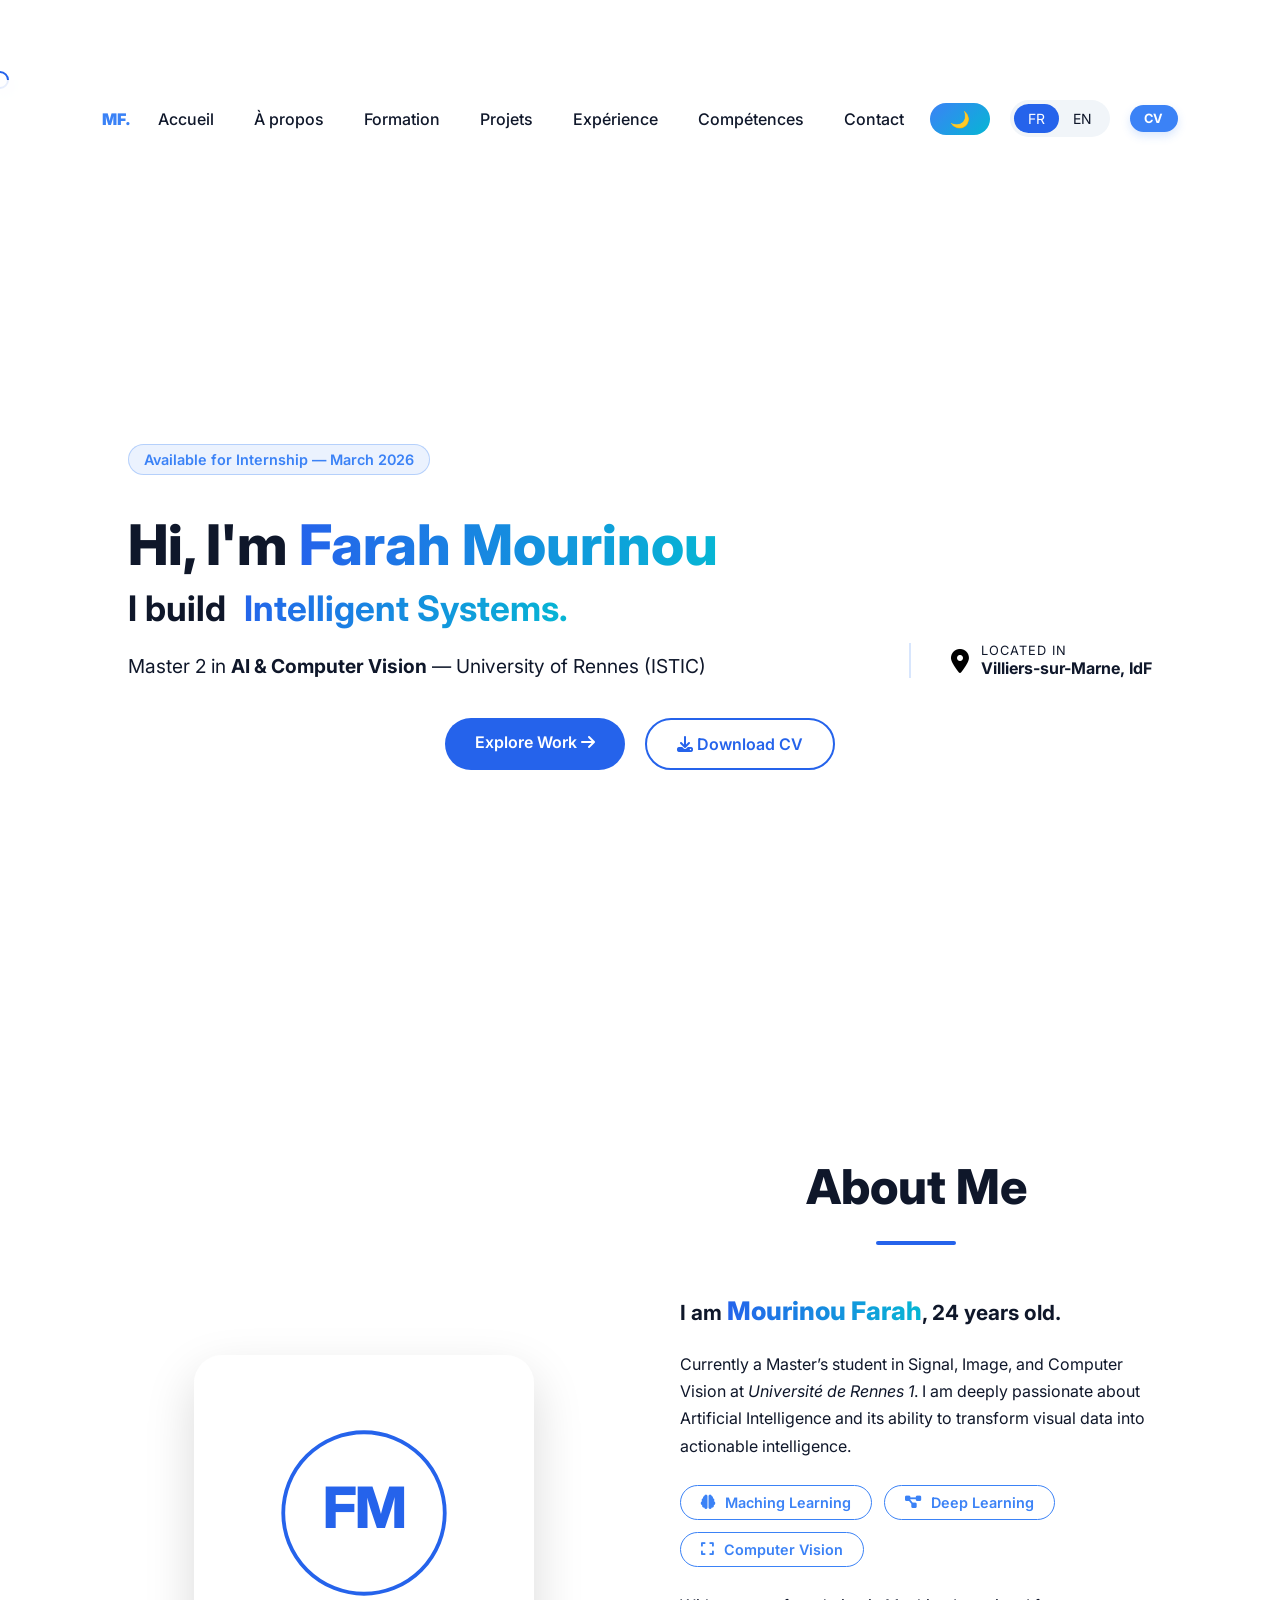
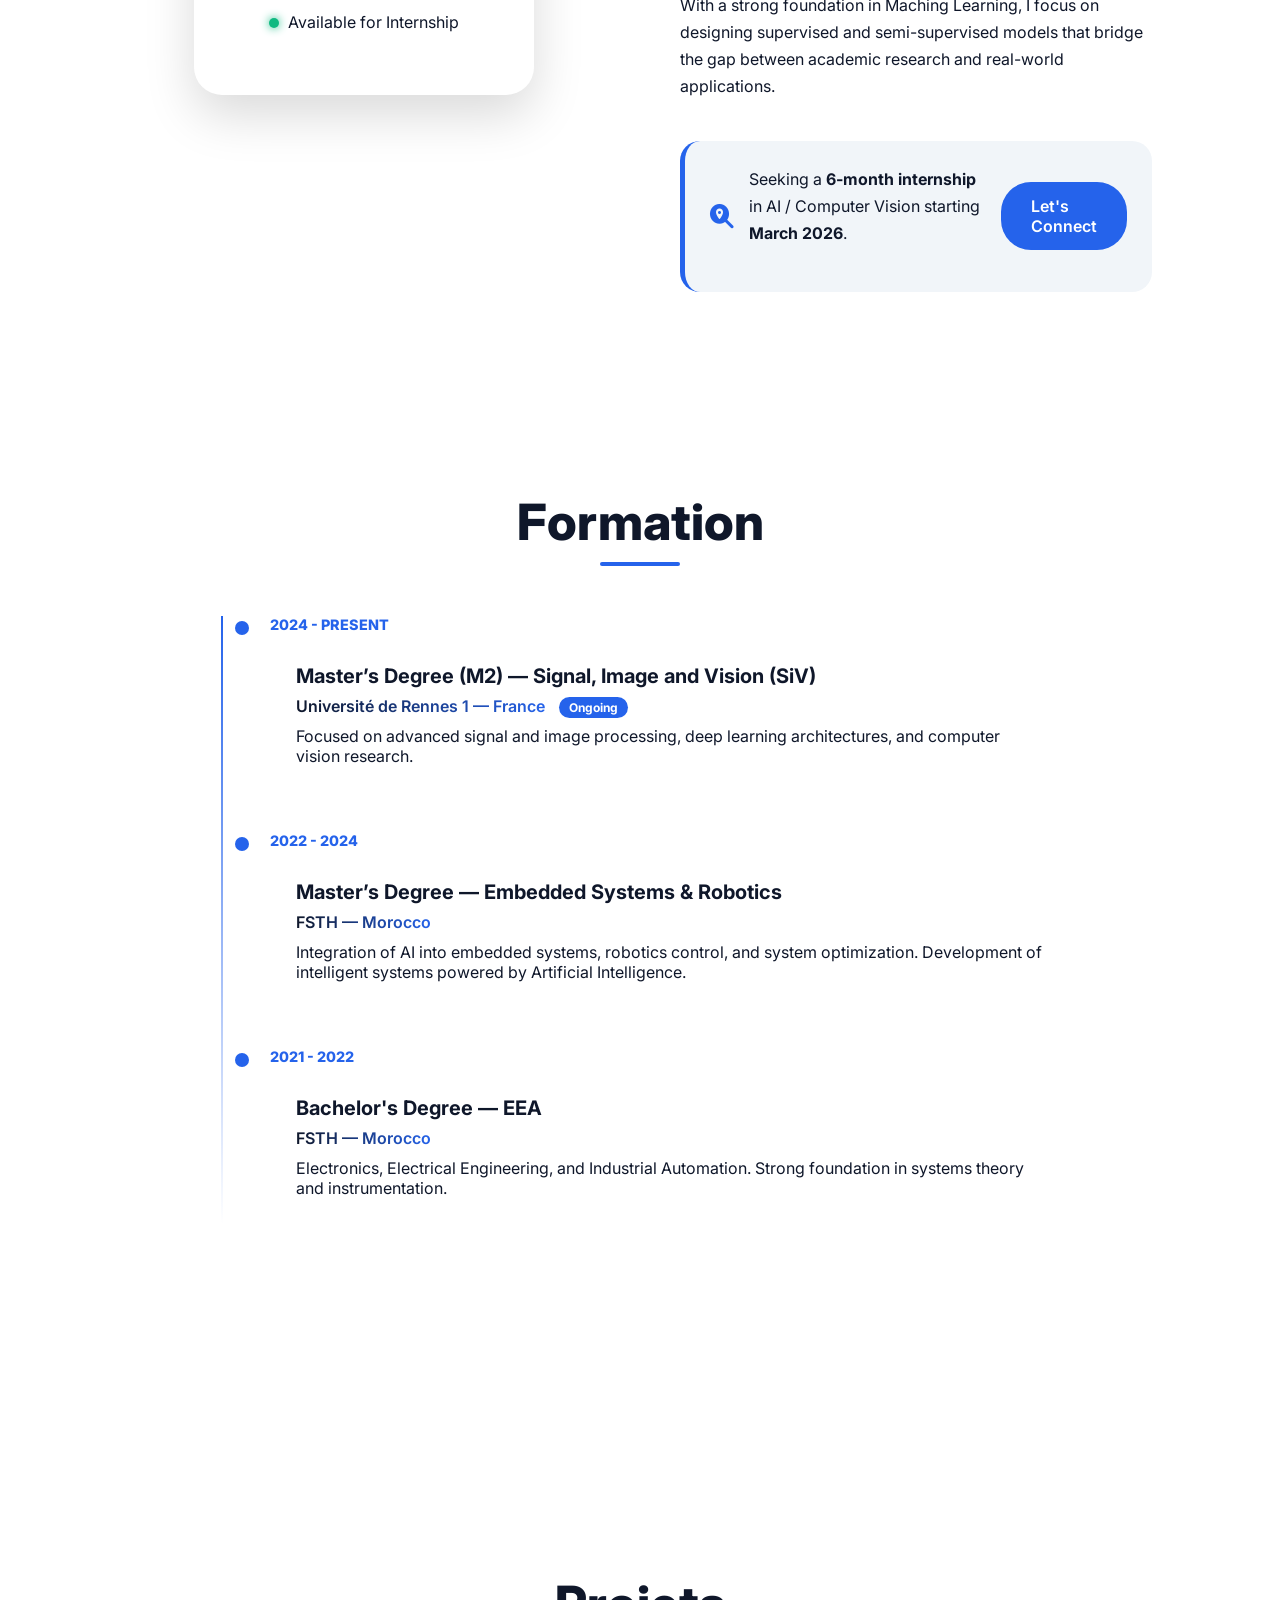
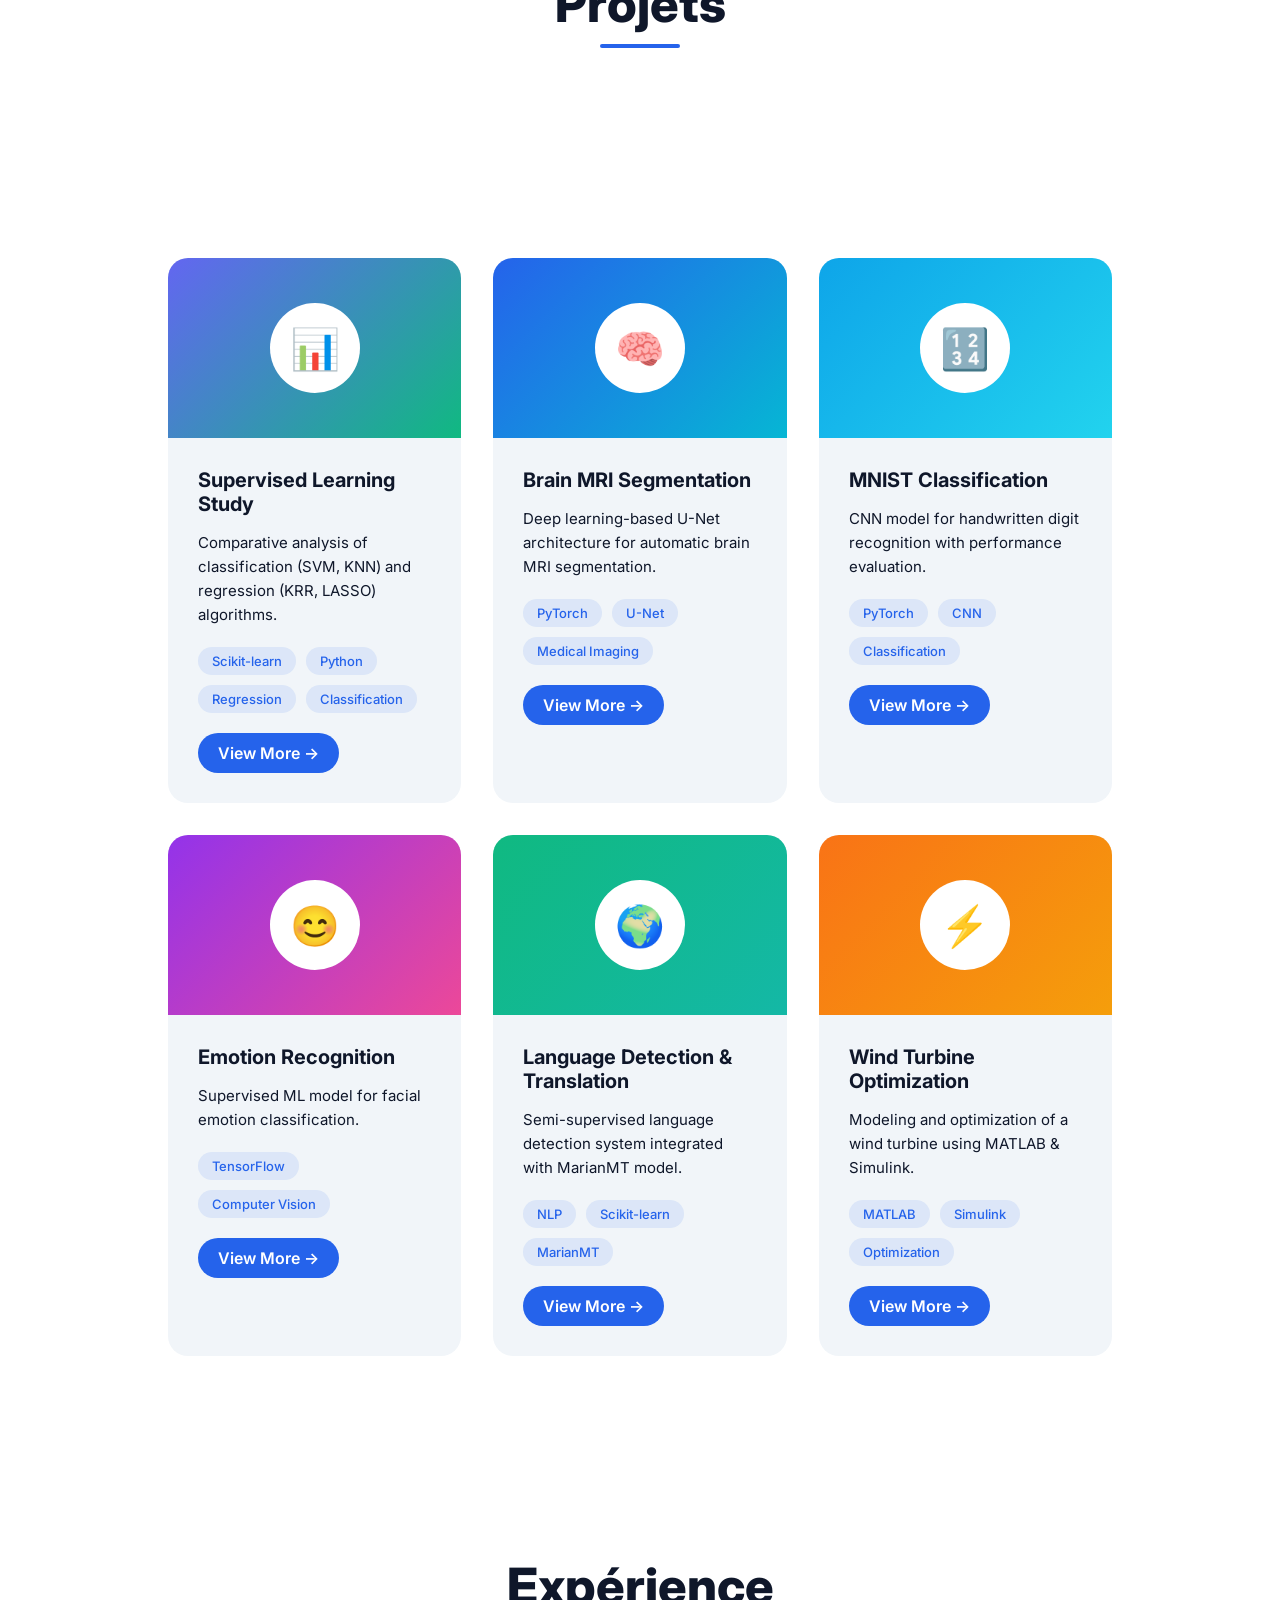
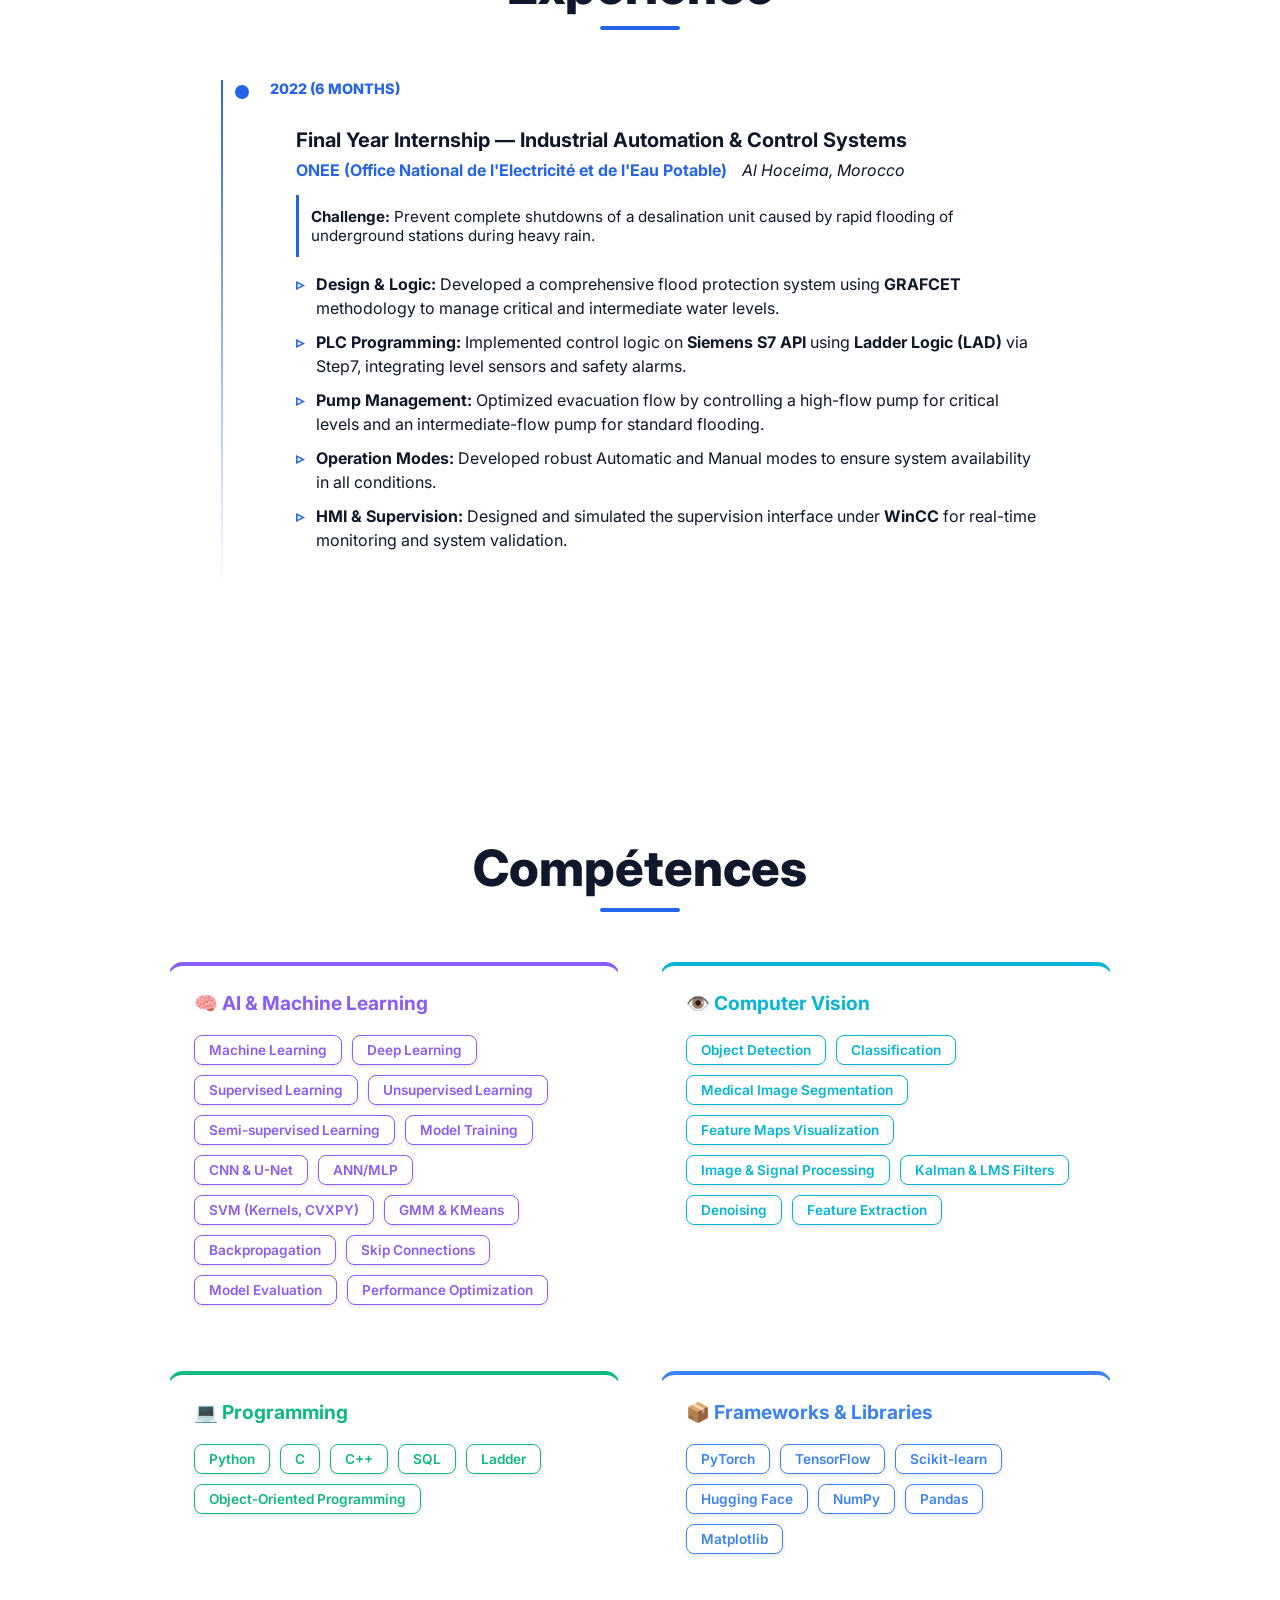
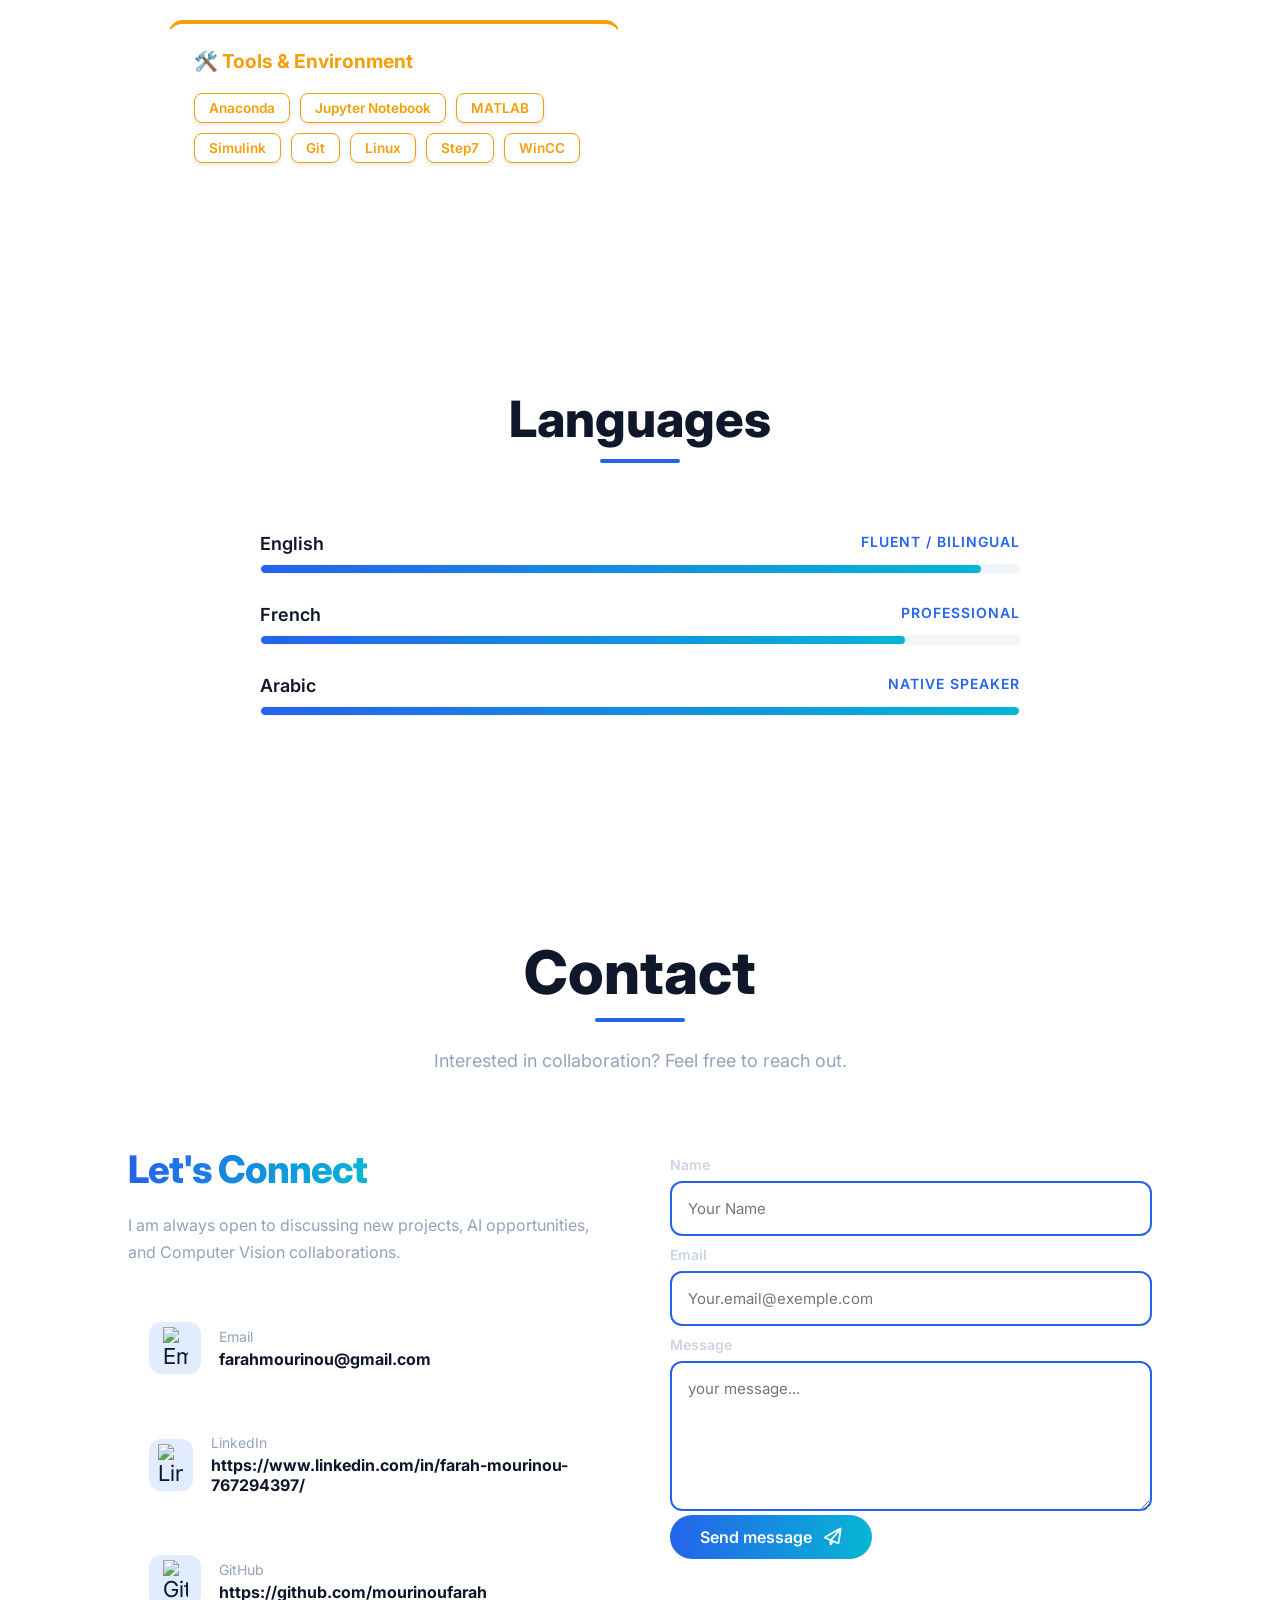
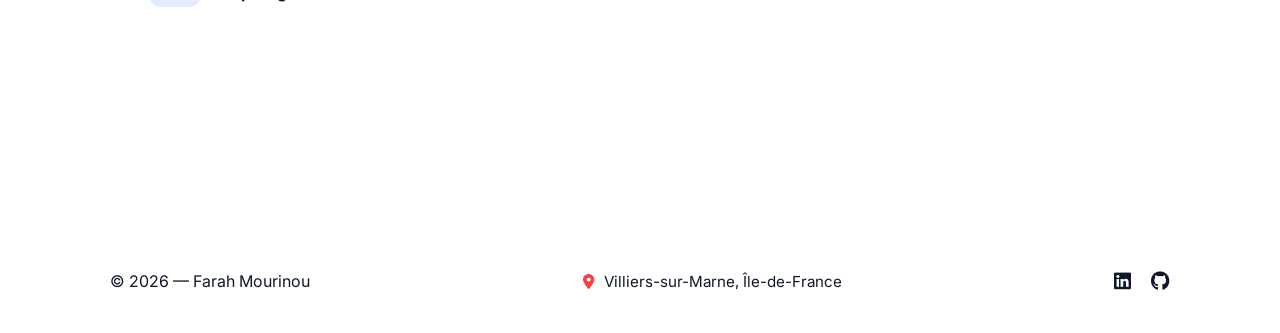
==== commit f90ea1b9: "Update index.html" ====
--- a/index.html
+++ b/index.html
@@ -457,8 +457,8 @@
         </div>
         <div class="contact-card-text">
             <span>GitHub</span>
-            <a href="https://github.com/farahmourinou" target="_blank" style="text-decoration:none; color:inherit;">
-                <strong>https://github.com/farahmourinou</strong>
+            <a href="https://github.com/mourinoufarah" target="_blank" style="text-decoration:none; color:inherit;">
+                <strong>https://github.com/mourinoufarah</strong>
             </a>
         </div>
     </div>
@@ -494,7 +494,7 @@
 
         <div class="footer-socials">
             <a href="https://www.linkedin.com/in/farah-mourinou-767294397/" target="_blank"><i class="fab fa-linkedin"></i></a>
-            <a href="https://github.com/farahmourinou" target="_blank"><i class="fab fa-github"></i></a>
+            <a href="https://github.com/mourinoufarah" target="_blank"><i class="fab fa-github"></i></a>
         </div>
     </div>
 </footer>
@@ -503,3 +503,4 @@
 </html>
 
 
+
